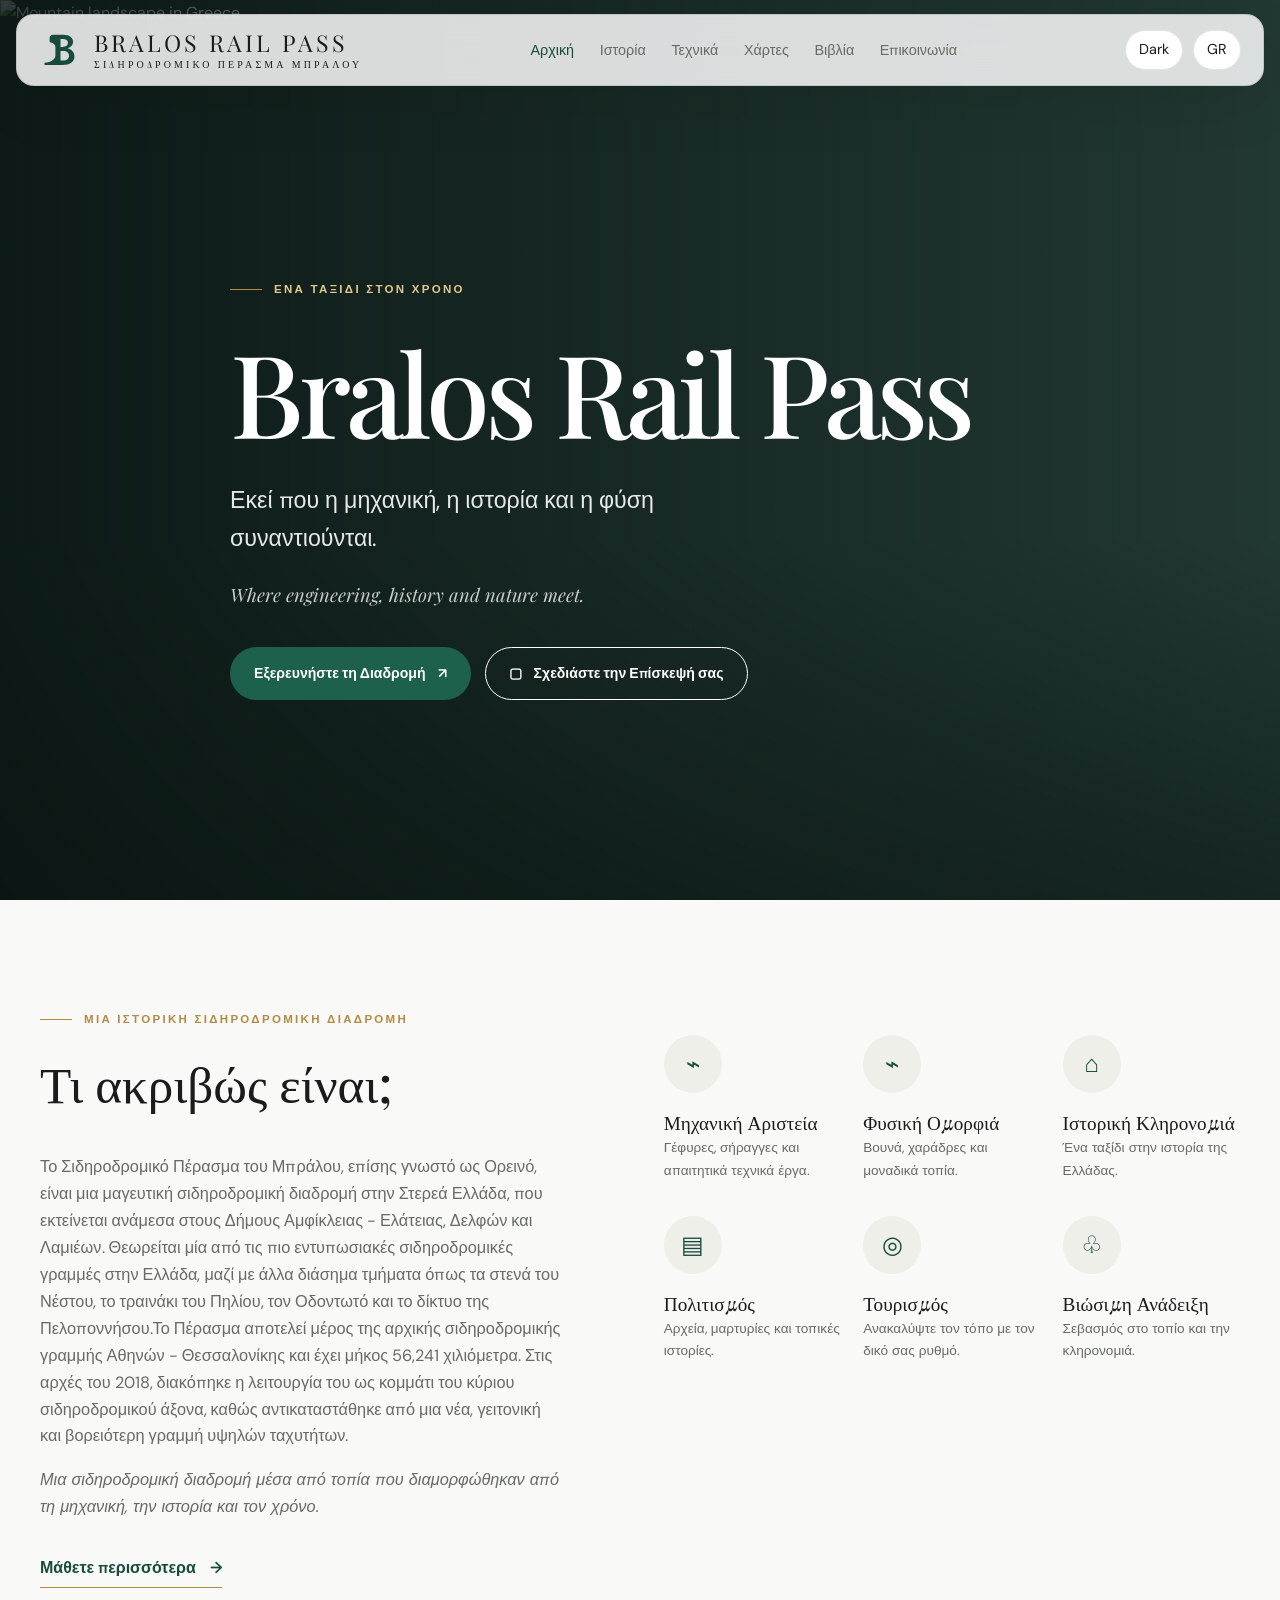
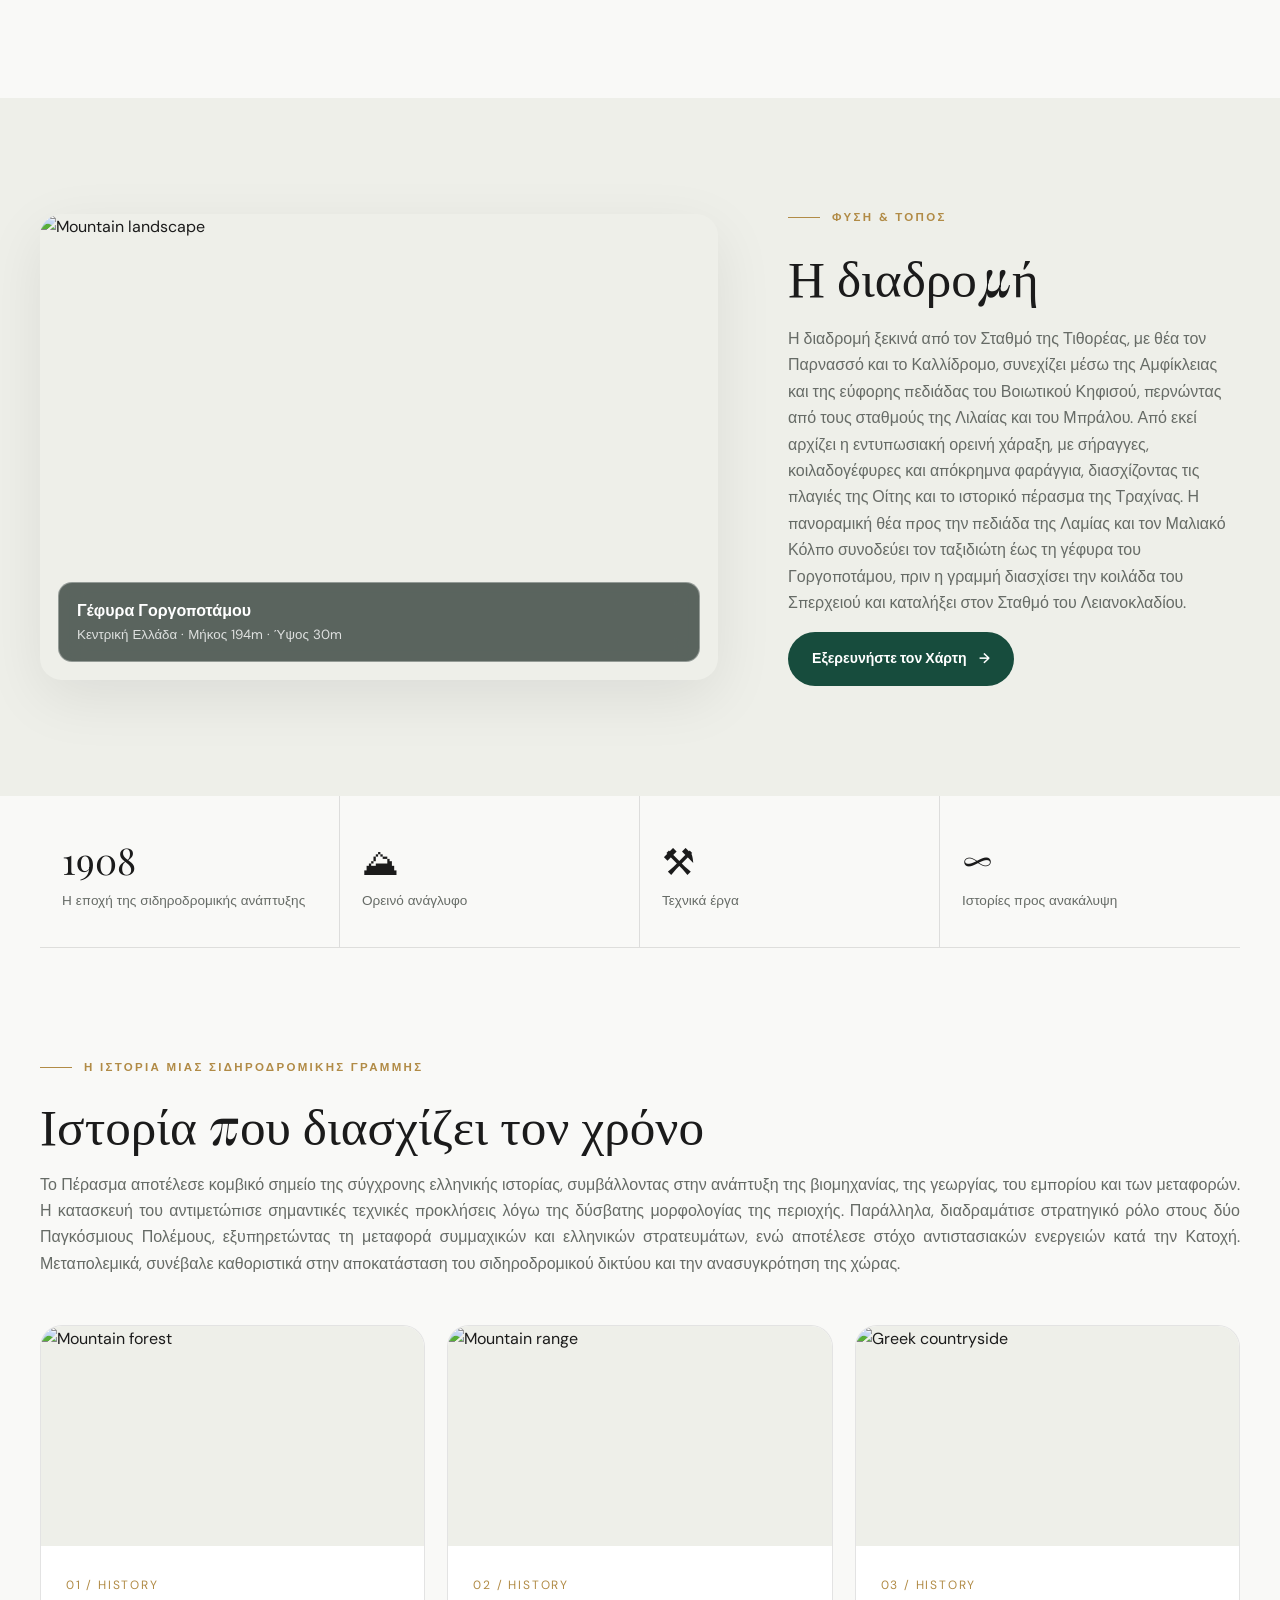
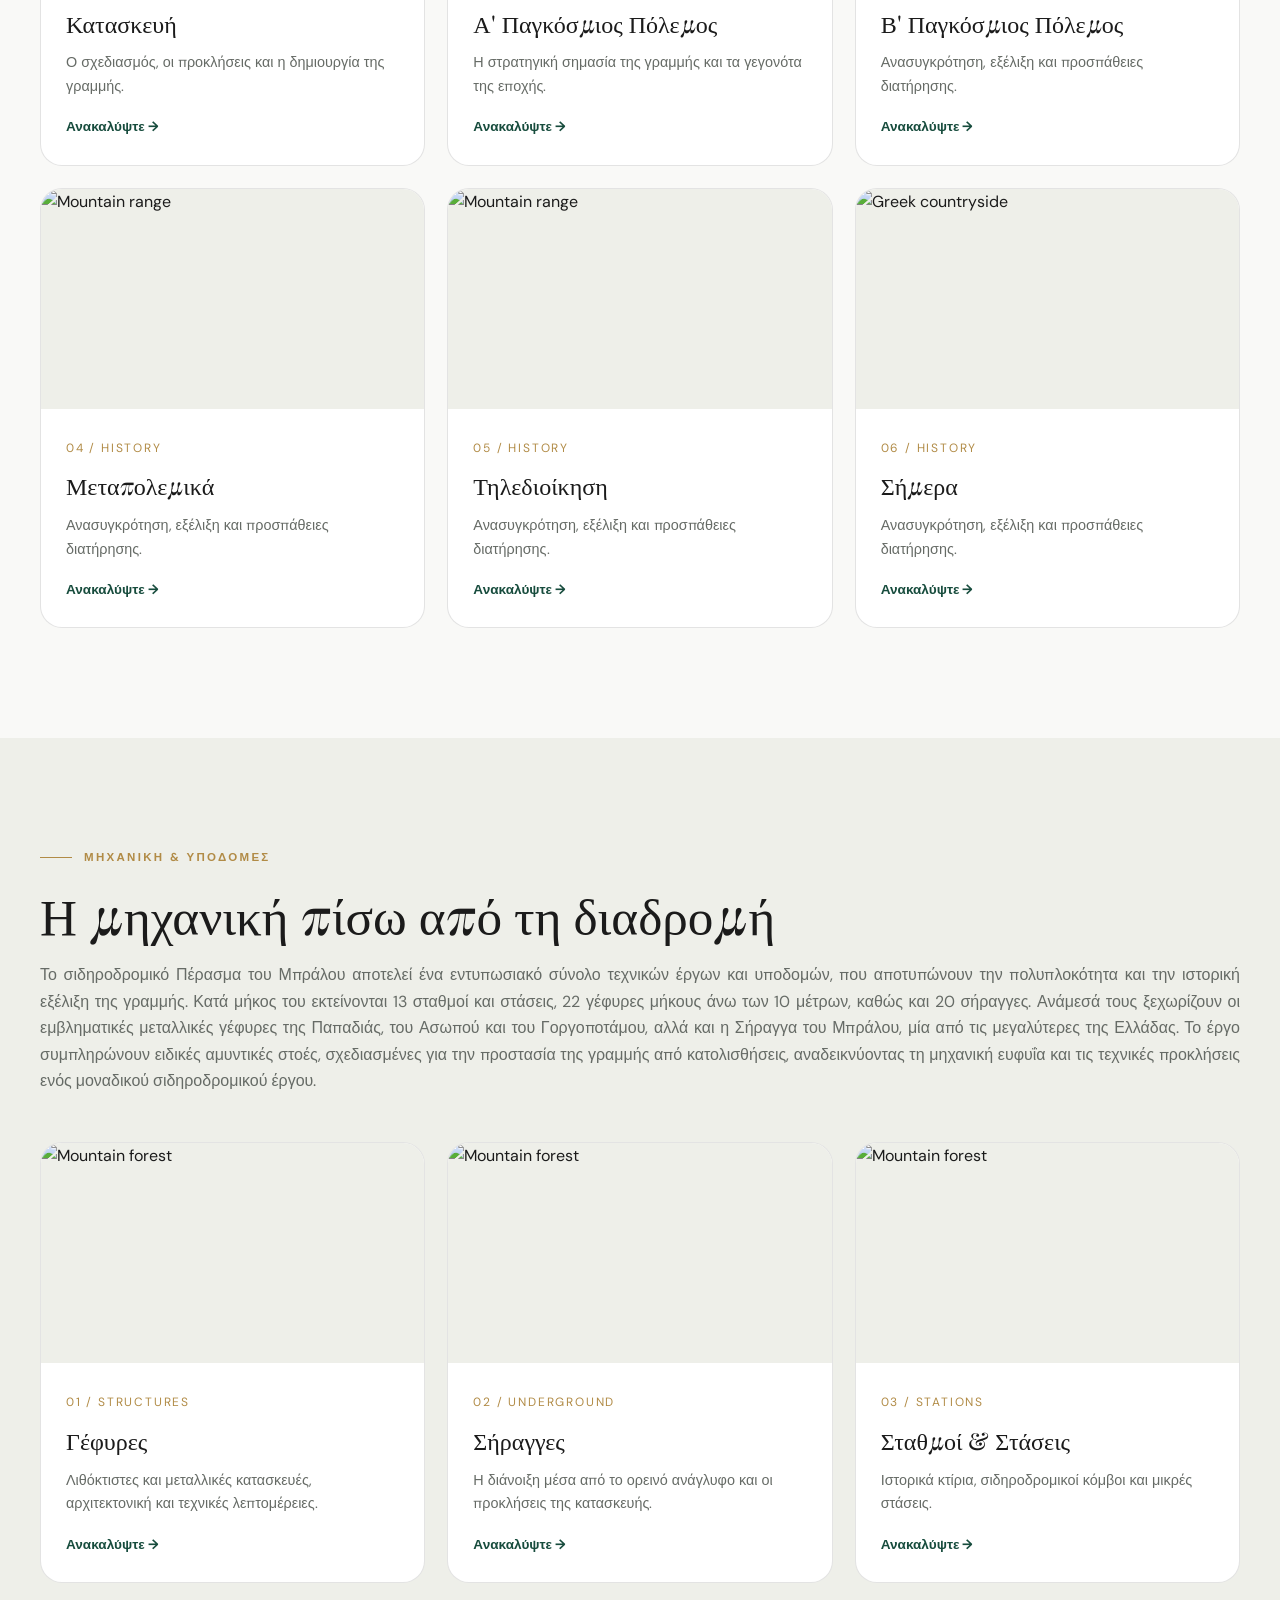
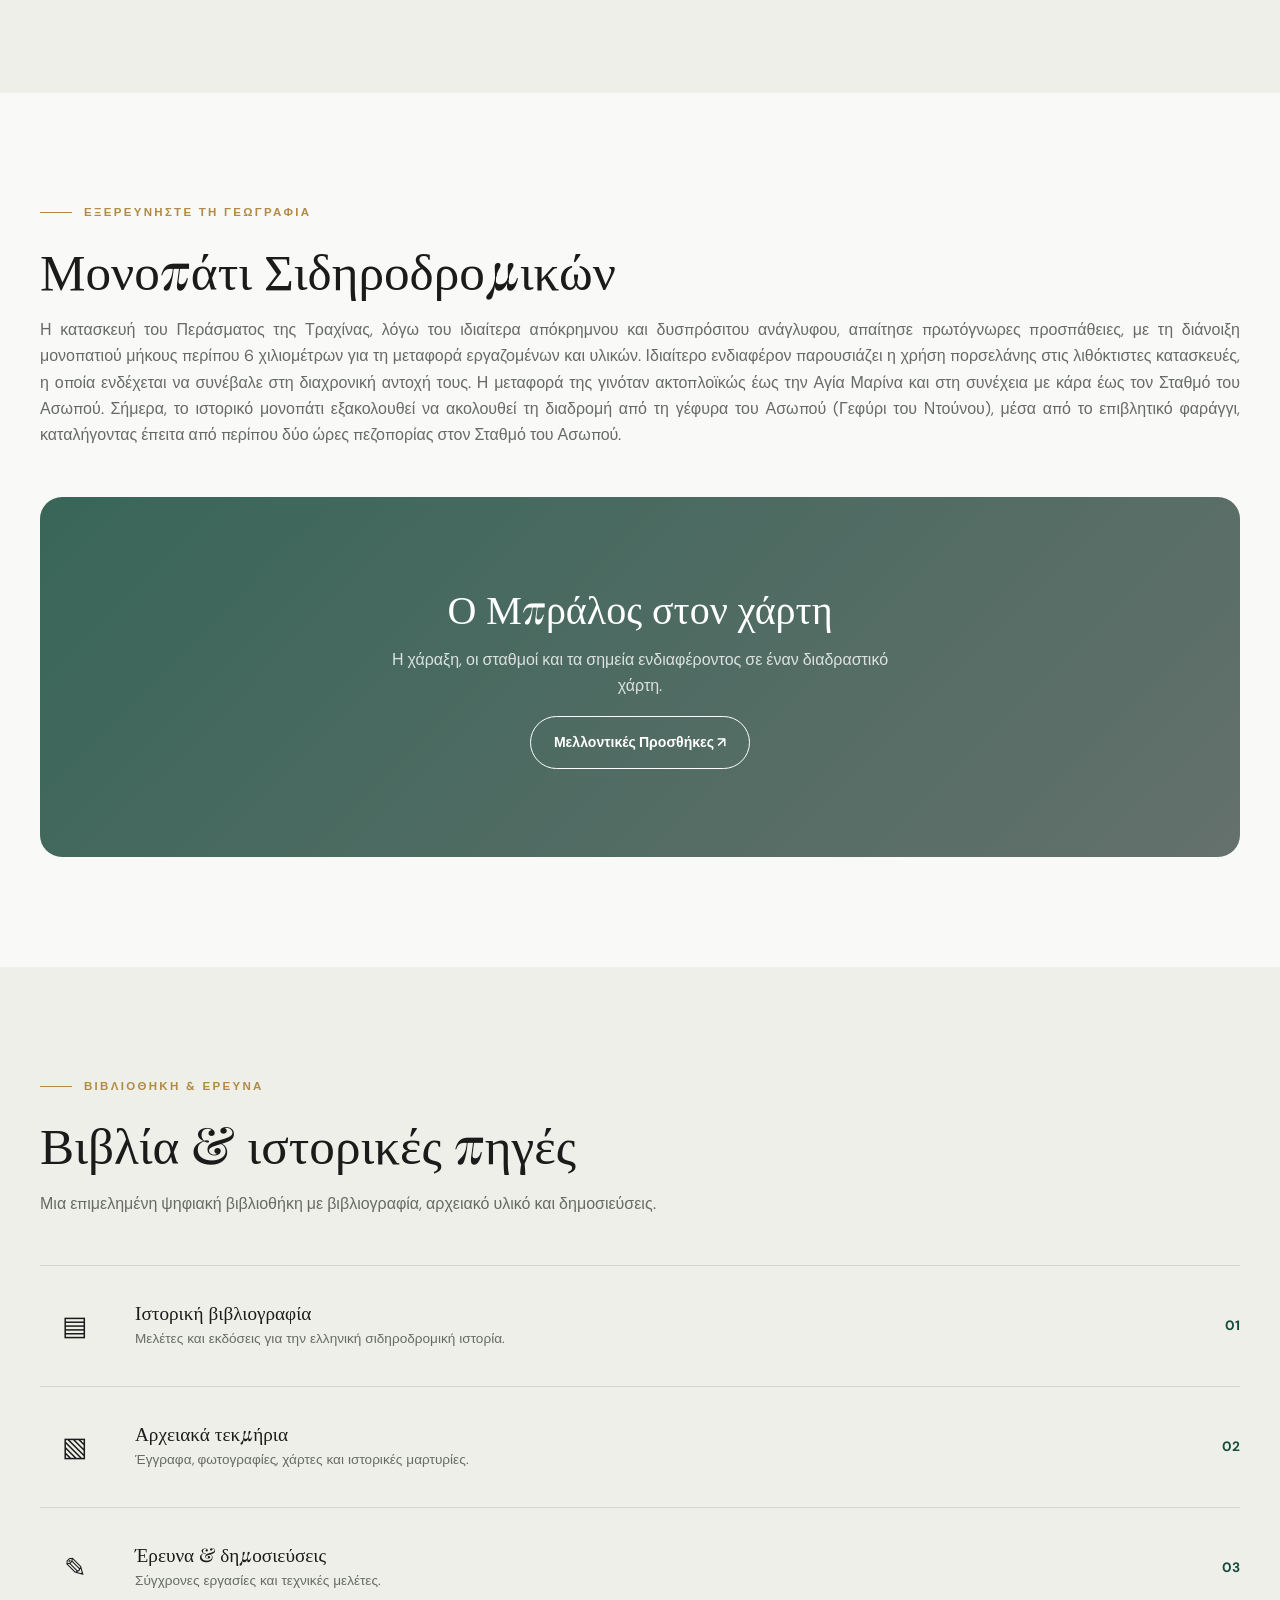
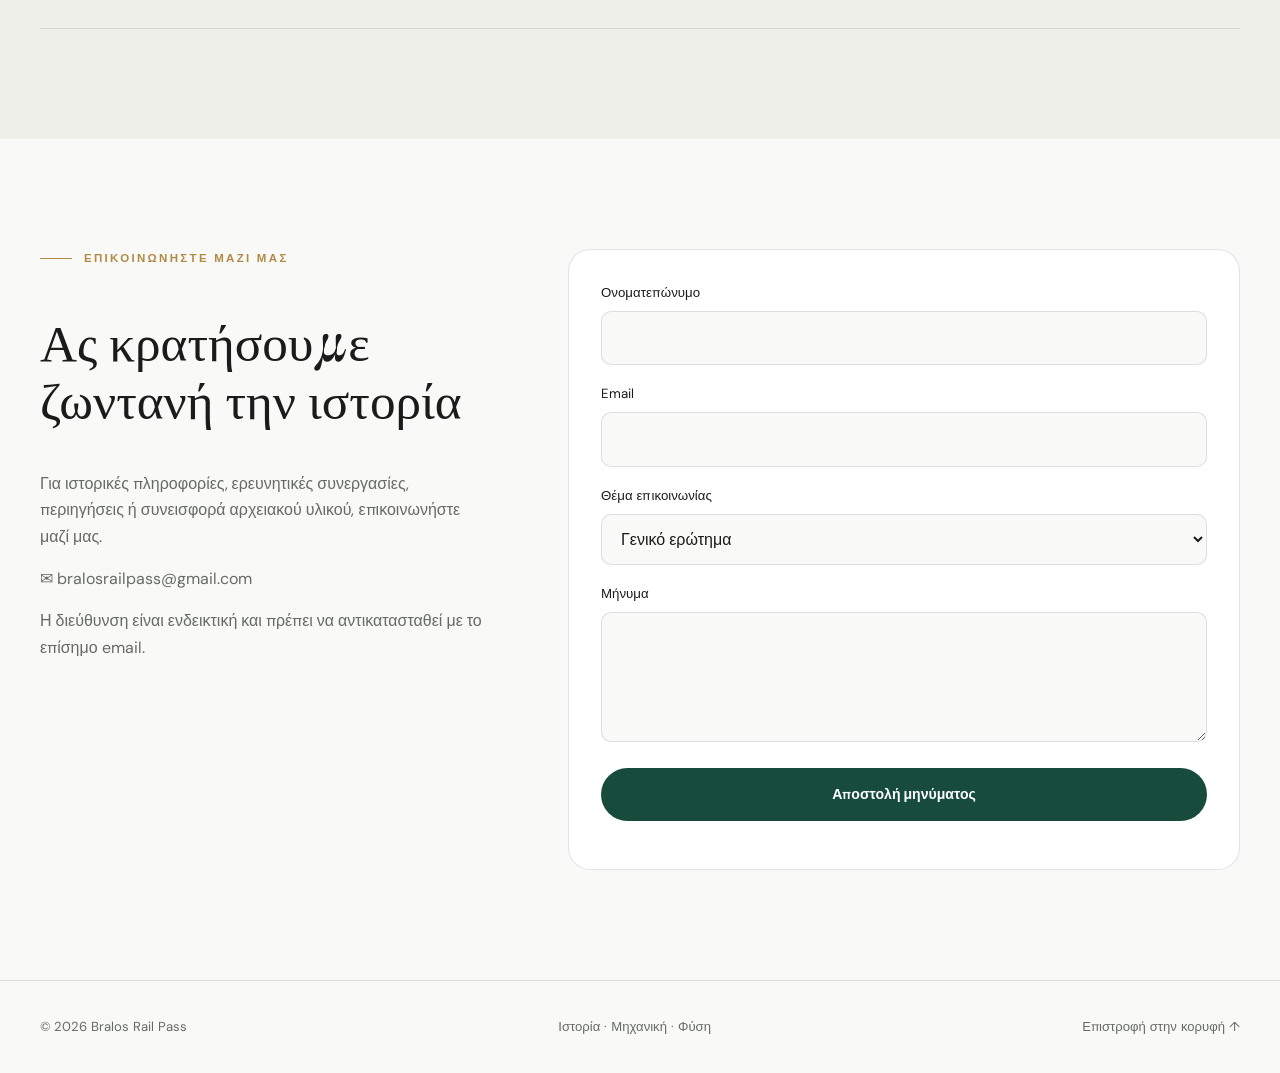
==== index.html @ 2919f779 "Add files via upload" ====
<!DOCTYPE html>
<html lang="el">
<head>
  <meta charset="UTF-8" />
  <meta name="viewport" content="width=device-width, initial-scale=1.0" />

  <title>Bralos Rail Pass | Σιδηροδρομικό Πέρασμα Μπράλου</title>
  <meta name="description"
    content="Discover the history, engineering and landscapes of the Bralos railway route. Ανακαλύψτε την ιστορία, τη μηχανική και τα τοπία του Μπράλου." />
  <meta name="theme-color" content="#f9f9f7" />

  <meta property="og:title" content="Bralos Rail Pass" />
  <meta property="og:description"
    content="Where engineering, history and nature meet." />
  <meta property="og:type" content="website" />

  <link rel="preconnect" href="https://fonts.googleapis.com">
  <link rel="preconnect" href="https://fonts.gstatic.com" crossorigin>
  <link href="https://fonts.googleapis.com/css2?family=DM+Sans:wght@400;500;600;700&family=Playfair+Display:wght@400;500;600;700&display=swap" rel="stylesheet">
  <link rel="stylesheet" href="style.css">

  <link rel="icon" type="image/svg+xml" href="img/favicon.svg">
  <meta name="theme-color" content="#ffffff">

</head>

<body>
  <header class="navbar">
    <a href="index.html" class="brand" aria-label="Bralos Rail Pass — Home">
      <svg class="brand-mark" viewBox="0 0 100 100" fill="none" aria-hidden="true">
        <path fill="currentColor" fill-rule="evenodd" clip-rule="evenodd" d="M 28 5 H 58 C 76 5 87 13 87 26 C 87 35 81 42 71 45 C 83 48 91 57 91 69 C 91 85 78 94 56 94 H 3 V 89 C 3 88 4 87 6 87 C 19 86 35 79 35 66 V 42 C 35 33 28 29 19 27 C 18 26 18 25 18 23 V 15 C 18 9 22 5 28 5 Z M 50 18 V 41 H 57 C 66 41 72 36 72 29 C 72 22 66 18 57 18 H 50 Z M 50 53 V 81 H 58 C 69 81 75 76 75 67 C 75 58 69 53 58 53 H 50 Z" />
      </svg>
      <span class="brand-name">BRALOS RAIL PASS<span class="brand-sub">ΣΙΔΗΡΟΔΡΟΜΙΚΟ ΠΕΡΑΣΜΑ ΜΠΡΑΛΟΥ</span></span>
    </a>

    <nav class="nav-links" id="navLinks">
        <div>
            <a class="t on" href="index.html" data-i18n="navHome" data-el="Αρχική">Αρχική</a>
        </div>
        <div>
            <a class="t" href="history.html" data-i18n="navHistory" data-el="Ιστορία">Ιστορία</a>
            <div class="dd">
                <a href="history.html#/istoria/kataskevii" data-i18n="navConstruction" data-el="Κατασκευή">Κατασκευή</a>
                <a href="history.html#/istoria/a-pagkosmios" data-i18n="navWW1" data-el="Α' Παγκόσμιος Πόλεμος">Α' Παγκόσμιος Πόλεμος</a>
                <a href="history.htm#l/istoria/v-pagkosmios" data-i18n="navWW2" data-el="Β' Παγκόσμιος Πόλεμος">Β' Παγκόσμιος Πόλεμος</a>
                <a href="history.html#/istoria/metapolemika" data-i18n="navPostWar" data-el="Μεταπολεμικά">Μεταπολεμικά</a>
                <a href="history.html#/istoria/tilediikisi" data-i18n="navSignalling" data-el="Μεταπολεμικά">Τηλεδιοίκηση</a>
                <a href="history.html#/istoria/simera" data-i18n="navToday" data-el="Σήμερα">Σήμερα</a>
            </div>
        </div>
        <div>
            <a class="t" href="texnika.html#/texnika/gefyres" data-i18n="navEngineering" data-el="Τεχνικά">Τεχνικά</a>
            <div class="dd">
                <a href="texnika.html#/texnika/gefyres" data-i18n="navBridges" data-el="Γέφυρες">Γέφυρες</a>
                <a href="texnika.html#/texnika/siraggew" data-i18n="navTunnels" data-el="Σήραγγες">Σήραγγες</a>
                <a href="texnika.html#/texnika/stathmoi" data-i18n="navStations" data-el="Σταθμοί - Στάσεις">Σταθμοί - Στάσεις</a>
            </div>
        </div>
        <div>
            <a class="t" href="xartes.html" data-i18n="navMaps" data-el="Χάρτες">Χάρτες</a>
            <div class="dd">
                <a href="xartes.html#/xartes/enas" data-i18n="navMap" data-el="Ενιαίος Χάρτης">Ένας Ενιαίος Χάρτης</a>
                <a href="xartes.html#/xartes/mikotomi" data-i18n="navProfile" data-el="Μελλοντικές Προσθήκες">Μελλοντικές Προσθήκες</a>
            </div>
        </div>
        <div>
            <a class="t" href="#books" data-i18n="navBooks" data-el="Βιβλία">Βιβλία</a>
        </div>
        <div>
            <a class="t" href="#contact" data-i18n="navContact" data-el="Επικοινωνία">Επικοινωνία</a>
        </div>
    </nav>
    <div class="nav-controls">
      <button class="icon-btn" id="themeToggle" aria-label="Toggle light or dark theme">☼ / ☾</button>
      <button class="lang-btn" id="langToggle" aria-label="Change language">EL</button>
      <button class="icon-btn menu-btn" id="menuToggle" aria-label="Open navigation">☰</button>
    </div>
  </header>
<!-- src="https://images.unsplash.com/photo-1473448912268-2022ce9509d8?auto=format&fit=crop&w=2400&q=90" -->
  <main>
    <section class="hero" id="home">
      <img class="hero-image"
        src="img/60450010.JPG"
        alt="Mountain landscape in Greece" />
      <div class="container hero-content">
        <div class="eyebrow" data-i18n="heroEyebrow">A journey through time</div>
        <h1>Bralos Rail Pass</h1>
        <p class="hero-sub" data-i18n="heroSub">Εκεί που η μηχανική, η ιστορία και η φύση συναντιούνται.</p>
        <p class="hero-en" data-i18n="heroEn">Where engineering, history and nature meet.</p>
        <div class="hero-actions">
          <a href="#route" class="btn btn-primary"><span data-i18n="explore">Εξερευνήστε τη Διαδρομή</span> ↗</a>
          <a href="#contact" class="btn btn-outline">▢ <span data-i18n="plan">Σχεδιάστε την Επίσκεψή σας</span></a>
        </div>
      </div>
      <!--<div class="container hero-bottom">
        <span class="scroll-label" data-i18n="scroll">↓ Κύλιση για εξερεύνηση</span>
      </div> -->
    </section>

    <section class="section" id="introduction">
      <div class="container intro-grid">
        <div class="intro-copy reveal">
          <div class="eyebrow" data-i18n="introEyebrow">A historic railway route</div>
          <h2 data-i18n="introTitle">Τι ακριβώς είναι;</h2>
          <p data-i18n="introText">Το Σιδηροδρομικό Πέρασμα του Μπράλου, επίσης γνωστό ως Ορεινό, είναι μια μαγευτική σιδηροδρομική διαδρομή στην Στερεά Ελλάδα, που εκτείνεται ανάμεσα στους Δήμους Αμφίκλειας - Ελάτειας, Δελφών και Λαμιέων. Θεωρείται μία από τις πιο εντυπωσιακές σιδηροδρομικές γραμμές στην Ελλάδα, μαζί με άλλα διάσημα τμήματα όπως τα στενά του Νέστου, το τραινάκι του Πηλίου, τον Οδοντωτό και το δίκτυο της Πελοποννήσου. Το Πέρασμα αποτελεί μέρος της αρχικής σιδηροδρομικής γραμμής Αθηνών - Θεσσαλονίκης και έχει μήκος 56,241 χιλιόμετρα. Στις αρχές του 2018, διακόπηκε η λειτουργία του ως κομμάτι του κύριου σιδηροδρομικού άξονα, καθώς αντικαταστάθηκε από μια νέα, γειτονική και βορειότερη γραμμή υψηλών ταχυτήτων.</p>
          <p><em data-i18n="introEn">A railway journey through landscapes shaped by engineering, history and time.</em></p>
          <a class="text-link" href="#history"><span data-i18n="learn">Μάθετε περισσότερα</span> →</a>
        </div>

        <div class="feature-grid reveal">
          <article class="feature">
            <div class="feature-icon">⌁</div>
            <h3 data-i18n="feat1">Μηχανική Αριστεία</h3>
            <p data-i18n="feat1p">Γέφυρες, σήραγγες και απαιτητικά τεχνικά έργα.</p>
          </article>
          <article class="feature">
            <div class="feature-icon">⌁</div>
            <h3 data-i18n="feat2">Φυσική Ομορφιά</h3>
            <p data-i18n="feat2p">Βουνά, χαράδρες και μοναδικά τοπία.</p>
          </article>
          <article class="feature">
            <div class="feature-icon">⌂</div>
            <h3 data-i18n="feat3">Ιστορική Κληρονομιά</h3>
            <p data-i18n="feat3p">Ένα ταξίδι στην ιστορία της Ελλάδας.</p>
          </article>
          <article class="feature">
            <div class="feature-icon">▤</div>
            <h3 data-i18n="feat4">Πολιτισμός</h3>
            <p data-i18n="feat4p">Αρχεία, μαρτυρίες και τοπικές ιστορίες.</p>
          </article>
          <article class="feature">
            <div class="feature-icon">◎</div>
            <h3 data-i18n="feat5">Τουρισμός</h3>
            <p data-i18n="feat5p">Ανακαλύψτε τον τόπο με τον δικό σας ρυθμό.</p>
          </article>
          <article class="feature">
            <div class="feature-icon">♧</div>
            <h3 data-i18n="feat6">Βιώσιμη Ανάδειξη</h3>
            <p data-i18n="feat6p">Σεβασμός στο τοπίο και την κληρονομιά.</p>
          </article>
        </div>
      </div>
    </section>

    <section class="section route-section" id="route">
      <div class="container route-grid">
        <div class="route-photo reveal">
          <img src="img/BG1.jpg"
               alt="Mountain landscape" loading="lazy">
          <div class="photo-caption">
            <strong data-i18n="routeCaption">Γέφυρα Γοργοποτάμου</strong>
            <small data-i18n="routeCaptionSub">Κεντρική Ελλάδα · Μήκος 194m · Ύψος 30m</small>
          </div>
        </div>
        <div class="route-copy reveal">
          <div class="eyebrow" data-i18n="routeEyebrow">Landscape & place</div>
          <h2 data-i18n="routeTitle">Ένα ταξίδι μέσα από την καρδιά της Ελλάδας</h2>
          <p data-i18n="routeText">Η διαδρομή ξεκινά από τον Σταθμό της Τιθορέας, με θέα τον Παρνασσό και το Καλλίδρομο, συνεχίζει μέσω της Αμφίκλειας και της εύφορης πεδιάδας του Βοιωτικού Κηφισού, περνώντας από τους σταθμούς της Λιλαίας και του Μπράλου. Από εκεί αρχίζει η εντυπωσιακή ορεινή χάραξη, με σήραγγες, κοιλαδογέφυρες και απόκρημνα φαράγγια, διασχίζοντας τις πλαγιές της Οίτης και το ιστορικό πέρασμα της Τραχίνας. Η πανοραμική θέα προς την πεδιάδα της Λαμίας και τον Μαλιακό Κόλπο συνοδεύει τον ταξιδιώτη έως τη γέφυρα του Γοργοποτάμου, πριν η γραμμή διασχίσει την κοιλάδα του Σπερχειού και καταλήξει στον Σταθμό του Λειανοκλαδίου.</p>
          <a href="#maps" class="btn btn-primary"><span data-i18n="exploreMap">Εξερευνήστε τον Χάρτη</span> →</a>
        </div>
      </div>
    </section>

    <section class="container stats" aria-label="Route highlights">
      <div class="stat"><span class="stat-number">1908</span><span class="stat-label" data-i18n="stat1">Η εποχή της σιδηροδρομικής ανάπτυξης</span></div>
      <div class="stat"><span class="stat-number">⛰</span><span class="stat-label" data-i18n="stat2">Ορεινό ανάγλυφο</span></div>
      <div class="stat"><span class="stat-number">⚒</span><span class="stat-label" data-i18n="stat3">Τεχνικά έργα</span></div>
      <div class="stat"><span class="stat-number">∞</span><span class="stat-label" data-i18n="stat4">Ιστορίες προς ανακάλυψη</span></div>
    </section>

    <section class="section" id="history">
      <div class="container">
        <div class="section-heading reveal">
          <div class="eyebrow" data-i18n="historyEyebrow">The story of a railway</div>
          <h2 data-i18n="historyTitle">Ιστορία που διασχίζει τον χρόνο</h2>
          <p data-i18n="historyIntro">Το Πέρασμα αποτέλεσε κομβικό σημείο της σύγχρονης ελληνικής ιστορίας, συμβάλλοντας στην ανάπτυξη της βιομηχανίας, της γεωργίας, του εμπορίου και των μεταφορών. Η κατασκευή του αντιμετώπισε σημαντικές τεχνικές προκλήσεις λόγω της δύσβατης μορφολογίας της περιοχής. Παράλληλα, διαδραμάτισε στρατηγικό ρόλο στους δύο Παγκόσμιους Πολέμους, εξυπηρετώντας τη μεταφορά συμμαχικών και ελληνικών στρατευμάτων, ενώ αποτέλεσε στόχο αντιστασιακών ενεργειών κατά την Κατοχή. Μεταπολεμικά, συνέβαλε καθοριστικά στην αποκατάσταση του σιδηροδρομικού δικτύου και την ανασυγκρότηση της χώρας.</p>
        </div>
        <div class="cards">
          <article class="card reveal">
            <div class="card-image"><img loading="lazy" src="img/const_ele(1).jpg" alt="Mountain forest"></div>
            <div class="card-body"><span class="card-number">01 / HISTORY</span><h3 data-i18n="hist1">Κατασκευή</h3><p data-i18n="hist1p">Ο σχεδιασμός, οι προκλήσεις και η δημιουργία της γραμμής.</p><a class="card-link" href="history.html#/istoria/kataskevii" data-i18n="discover">Ανακαλύψτε</a></div>
          </article>
          <article class="card reveal">
            <div class="card-image"><img loading="lazy" src="img/carte_postale_no_margin.jpg" alt="Mountain range"></div>
            <div class="card-body"><span class="card-number">02 / HISTORY</span><h3 data-i18n="hist2">Α' Παγκόσμιος Πόλεμος</h3><p data-i18n="hist2p">Η στρατηγική σημασία της γραμμής και τα γεγονότα της εποχής.</p><a class="card-link" href="#contact" data-i18n="discover">Ανακαλύψτε →</a></div>
          </article>
          <article class="card reveal">
            <div class="card-image"><img loading="lazy" src="img/GOG1942.jpg" alt="Greek countryside"></div>
            <div class="card-body"><span class="card-number">03 / HISTORY</span><h3 data-i18n="hist3">Β' Παγκόσμιος Πόλεμος</h3><p data-i18n="hist3p">Ανασυγκρότηση, εξέλιξη και προσπάθειες διατήρησης.</p><a class="card-link" href="#contact" data-i18n="discover">Ανακαλύψτε →</a></div>
          </article>
          <article class="card reveal">
            <div class="card-image"><img loading="lazy" src="img/afterwar_mandritsa2.png" alt="Mountain range"></div>
            <div class="card-body"><span class="card-number">04 / HISTORY</span><h3 data-i18n="hist4">Μεταπολεμικά</h3><p data-i18n="hist4p">Η στρατηγική σημασία της γραμμής και τα γεγονότα της εποχής.</p><a class="card-link" href="#contact" data-i18n="discover">Ανακαλύψτε →</a></div>
          </article>
          <article class="card reveal">
            <div class="card-image"><img loading="lazy" src="img/Bralos_Signalling2.jpg" alt="Mountain range"></div>
            <div class="card-body"><span class="card-number">05 / HISTORY</span><h3 data-i18n="hist5">Τηλεδιοίκηση</h3><p data-i18n="hist5p">Η στρατηγική σημασία της γραμμής και τα γεγονότα της εποχής.</p><a class="card-link" href="#contact" data-i18n="discover">Ανακαλύψτε →</a></div>
          </article>
          <article class="card reveal">
            <div class="card-image"><img loading="lazy" src="img/papadia_kakavas (2).jpg" alt="Greek countryside"></div>
            <div class="card-body"><span class="card-number">06 / HISTORY</span><h3 data-i18n="hist6">Σήμερα</h3><p data-i18n="hist6p">Ανασυγκρότηση, εξέλιξη και προσπάθειες διατήρησης.</p><a class="card-link" href="#contact" data-i18n="discover">Ανακαλύψτε →</a></div>
          </article>
        </div>
      </div>
    </section>

    <section class="section route-section" id="engineering">
      <div class="container">
        <div class="section-heading reveal">
          <div class="eyebrow" data-i18n="engEyebrow">Engineering & infrastructure</div>
          <h2 data-i18n="engTitle">Η μηχανική πίσω από τη διαδρομή</h2>
          <p data-i18n="engIntro">Εξερευνήστε τα τεχνικά έργα και την υποδομή που διαμόρφωσαν τη σιδηροδρομική διέλευση.</p>
        </div>
        <div class="cards">
          <article class="card reveal">
            <div class="card-image"><img loading="lazy" src="img/const_papadia(1).jpg" alt="Mountain forest"></div>
            <div class="card-body"><span class="card-number">01 / STRUCTURES</span>
              <h3 data-i18n="eng1">Γέφυρες</h3>
              <p data-i18n="eng1p">Λιθόκτιστες και μεταλλικές κατασκευές, αρχιτεκτονική και τεχνικές λεπτομέρειες.</p>
              <a href="#contact" class="card-link" data-i18n="discover">Ανακαλύψτε →</a>
            </div>
          </article>
          <article class="card reveal">
            <div class="card-image"><img loading="lazy" src="img/TBR_entry2.1.jpg" alt="Mountain forest"></div>
            <div class="card-body">
              <span class="card-number">02 / UNDERGROUND</span>
              <h3 data-i18n="eng2">Σήραγγες</h3>
              <p data-i18n="eng2p">Η διάνοιξη μέσα από το ορεινό ανάγλυφο και οι προκλήσεις της κατασκευής.</p>
              <a href="#contact" class="card-link" data-i18n="discover">Ανακαλύψτε →</a>
            </div>
          </article>
          <article class="card reveal">
            <div class="card-image"><img loading="lazy" src="img/ww1_bralos(1).jpg" alt="Mountain forest"></div>
            <div class="card-body">
              <span class="card-number">03 / STATIONS</span>
              <h3 data-i18n="eng3">Σταθμοί & Στάσεις</h3>
              <p data-i18n="eng3p">Ιστορικά κτίρια, σιδηροδρομικοί κόμβοι και μικρές στάσεις.</p>
              <a href="#contact" class="card-link" data-i18n="discover">Ανακαλύψτε →</a>
            </div>
          </article>
        </div>
      </div>
    </section>

    <section class="section" id="maps">
      <div class="container">
        <div class="section-heading reveal">
          <div class="eyebrow" data-i18n="mapsEyebrow">Explore the geography</div>
          <h2 data-i18n="mapsTitle">Χάρτες & διαδρομές</h2>
          <p data-i18n="mapsIntro">Ένας ενιαίος ψηφιακός χάρτης θα συγκεντρώνει τη διαδρομή, τα σημεία ενδιαφέροντος και το υψομετρικό προφίλ.</p>
        </div>
        <div class="map-panel reveal">
          <div>
            <h3 data-i18n="mapPanelTitle">Ο Μπράλος στον χάρτη</h3>
            <p data-i18n="mapPanelText">Ο διαδραστικός χάρτης και οι ιστορικές παραλλαγές της διαδρομής θα προστεθούν σε επόμενη έκδοση.</p>
            <a href="#contact" class="btn btn-outline" data-i18n="future">Μελλοντικές Προσθήκες ↗</a>
          </div>
        </div>
      </div>
    </section>

    <section class="section route-section" id="books">
      <div class="container">
        <div class="section-heading reveal">
          <div class="eyebrow" data-i18n="booksEyebrow">Library & research</div>
          <h2 data-i18n="booksTitle">Βιβλία & ιστορικές πηγές</h2>
          <p data-i18n="booksIntro">Μια επιμελημένη ψηφιακή βιβλιοθήκη με βιβλιογραφία, αρχειακό υλικό και δημοσιεύσεις.</p>
        </div>
        <div class="book-list reveal">
          <div class="book"><div class="book-icon">▤</div><div><h3 data-i18n="book1">Ιστορική βιβλιογραφία</h3><p data-i18n="book1p">Μελέτες και εκδόσεις για την ελληνική σιδηροδρομική ιστορία.</p></div><span class="card-link">01</span></div>
          <div class="book"><div class="book-icon">▧</div><div><h3 data-i18n="book2">Αρχειακά τεκμήρια</h3><p data-i18n="book2p">Έγγραφα, φωτογραφίες, χάρτες και ιστορικές μαρτυρίες.</p></div><span class="card-link">02</span></div>
          <div class="book"><div class="book-icon">✎</div><div><h3 data-i18n="book3">Έρευνα & δημοσιεύσεις</h3><p data-i18n="book3p">Σύγχρονες εργασίες και τεχνικές μελέτες.</p></div><span class="card-link">03</span></div>
        </div>
      </div>
    </section>

    <section class="section" id="contact">
      <div class="container contact-grid">
        <div class="reveal">
          <div class="eyebrow" data-i18n="contactEyebrow">Get in touch</div>
          <h2 data-i18n="contactTitle">Ας κρατήσουμε ζωντανή την ιστορία</h2>
          <p data-i18n="contactText">Για ιστορικές πληροφορίες, ερευνητικές συνεργασίες, περιηγήσεις ή συνεισφορά αρχειακού υλικού, επικοινωνήστε μαζί μας.</p>
          <p>✉ <a href="mailto:info@bralosrailpass.gr">bralosrailpass@gmail.com</a></p>
          <p data-i18n="contactNote">Η διεύθυνση είναι ενδεικτική και πρέπει να αντικατασταθεί με το επίσημο email.</p>
        </div>

        <form class="contact-form reveal" id="contactForm">
          <div class="field"><label for="name" data-i18n="nameLabel">Ονοματεπώνυμο</label><input id="name" name="name" required autocomplete="name"></div>
          <div class="field"><label for="email" data-i18n="emailLabel">Email</label><input id="email" name="email" type="email" required autocomplete="email"></div>
          <div class="field"><label for="topic" data-i18n="topicLabel">Θέμα επικοινωνίας</label>
            <select id="topic" name="topic">
              <option value="general" data-i18n="topic1">Γενικό ερώτημα</option>
              <option value="research" data-i18n="topic2">Ιστορική έρευνα</option>
              <option value="visit" data-i18n="topic3">Επίσκεψη / περιήγηση</option>
              <option value="archive" data-i18n="topic4">Αρχειακό υλικό</option>
            </select>
          </div>
          <div class="field"><label for="message" data-i18n="messageLabel">Μήνυμα</label><textarea id="message" name="message" required></textarea></div>
          <button class="btn btn-primary" type="submit" data-i18n="send">Αποστολή μηνύματος</button>
          <p id="formMessage" role="status" aria-live="polite"></p>
        </form>
      </div>
    </section>
  </main>

  <footer>
    <div class="container footer-inner">
      <span>© <span id="year"></span> Bralos Rail Pass</span>
      <span data-i18n="footerText">Ιστορία · Μηχανική · Φύση</span>
      <a href="#home" data-i18n="backTop">Επιστροφή στην κορυφή ↑</a>
    </div>
  </footer>

  <script>
    const translations = {
      el: {
        navHome:"Αρχική", navHistory:"Ιστορία", 
        navConstruction:"Κατασκευή", navWW1:"Α' Παγκόσμιος Πόλεμος", navWW2:"Β' Παγκόσμιος Πόλεμος", navPostWar:"Μεταπολεμικά", navSignalling:"Τηλεδιοίκηση", navToday:"Σήμερα",
        navEngineering:"Τεχνικά", navBridges:"Γέφυρες", navTunnels:"Σήραγγες", navStations:"Σταθμοί-Στάσεις",
        navMaps:"Χάρτες", navMap:"Ενιαίος Χάρτης", navProfile:"Μηκοτομή",
        navBooks:"Βιβλία", navContact:"Επικοινωνία",
        heroEyebrow:"Ένα ταξίδι στον χρόνο",
        heroSub:"Εκεί που η μηχανική, η ιστορία και η φύση συναντιούνται.",
        heroEn:"Where engineering, history and nature meet.",
        explore:"Εξερευνήστε τη Διαδρομή", plan:"Σχεδιάστε την Επίσκεψή σας",
        scroll:"↓ Κύλιση για εξερεύνηση",
        introEyebrow:"Μια ιστορική σιδηροδρομική διαδρομή",
        introTitle:"Τι ακριβώς είναι;",
        introText:"Το Σιδηροδρομικό Πέρασμα του Μπράλου, επίσης γνωστό ως Ορεινό, είναι μια μαγευτική σιδηροδρομική διαδρομή στην Στερεά Ελλάδα, που εκτείνεται ανάμεσα στους Δήμους Αμφίκλειας - Ελάτειας, Δελφών και Λαμιέων. Θεωρείται μία από τις πιο εντυπωσιακές σιδηροδρομικές γραμμές στην Ελλάδα, μαζί με άλλα διάσημα τμήματα όπως τα στενά του Νέστου, το τραινάκι του Πηλίου, τον Οδοντωτό και το δίκτυο της Πελοποννήσου.Το Πέρασμα αποτελεί μέρος της αρχικής σιδηροδρομικής γραμμής Αθηνών - Θεσσαλονίκης και έχει μήκος 56,241 χιλιόμετρα. Στις αρχές του 2018, διακόπηκε η λειτουργία του ως κομμάτι του κύριου σιδηροδρομικού άξονα, καθώς αντικαταστάθηκε από μια νέα, γειτονική και βορειότερη γραμμή υψηλών ταχυτήτων.",
        introEn:"Μια σιδηροδρομική διαδρομή μέσα από τοπία που διαμορφώθηκαν από τη μηχανική, την ιστορία και τον χρόνο.",
        learn:"Μάθετε περισσότερα",
        feat1:"Μηχανική Αριστεία",feat1p:"Γέφυρες, σήραγγες και απαιτητικά τεχνικά έργα.",
        feat2:"Φυσική Ομορφιά",feat2p:"Βουνά, χαράδρες και μοναδικά τοπία.",
        feat3:"Ιστορική Κληρονομιά",feat3p:"Ένα ταξίδι στην ιστορία της Ελλάδας.",
        feat4:"Πολιτισμός",feat4p:"Αρχεία, μαρτυρίες και τοπικές ιστορίες.",
        feat5:"Τουρισμός",feat5p:"Ανακαλύψτε τον τόπο με τον δικό σας ρυθμό.",
        feat6:"Βιώσιμη Ανάδειξη",feat6p:"Σεβασμός στο τοπίο και την κληρονομιά.",
        routeCaption:"Γέφυρα Γοργοποτάμου",routeCaptionSub:"Κεντρική Ελλάδα · Μήκος 194m · Ύψος 30m",
        routeEyebrow:"Φύση & τόπος",routeTitle:"Η διαδρομή",
        routeText:"Η διαδρομή ξεκινά από τον Σταθμό της Τιθορέας, με θέα τον Παρνασσό και το Καλλίδρομο, συνεχίζει μέσω της Αμφίκλειας και της εύφορης πεδιάδας του Βοιωτικού Κηφισού, περνώντας από τους σταθμούς της Λιλαίας και του Μπράλου. Από εκεί αρχίζει η εντυπωσιακή ορεινή χάραξη, με σήραγγες, κοιλαδογέφυρες και απόκρημνα φαράγγια, διασχίζοντας τις πλαγιές της Οίτης και το ιστορικό πέρασμα της Τραχίνας. Η πανοραμική θέα προς την πεδιάδα της Λαμίας και τον Μαλιακό Κόλπο συνοδεύει τον ταξιδιώτη έως τη γέφυρα του Γοργοποτάμου, πριν η γραμμή διασχίσει την κοιλάδα του Σπερχειού και καταλήξει στον Σταθμό του Λειανοκλαδίου.",
        exploreMap:"Εξερευνήστε τον Χάρτη",
        stat1:"Η εποχή της σιδηροδρομικής ανάπτυξης",stat2:"Ορεινό ανάγλυφο",stat3:"Τεχνικά έργα",stat4:"Ιστορίες προς ανακάλυψη",
        historyEyebrow:"Η ιστορία μιας σιδηροδρομικής γραμμής",
        historyTitle:"Ιστορία που διασχίζει τον χρόνο",
        historyIntro:"Το Πέρασμα αποτέλεσε κομβικό σημείο της σύγχρονης ελληνικής ιστορίας, συμβάλλοντας στην ανάπτυξη της βιομηχανίας, της γεωργίας, του εμπορίου και των μεταφορών. Η κατασκευή του αντιμετώπισε σημαντικές τεχνικές προκλήσεις λόγω της δύσβατης μορφολογίας της περιοχής. Παράλληλα, διαδραμάτισε στρατηγικό ρόλο στους δύο Παγκόσμιους Πολέμους, εξυπηρετώντας τη μεταφορά συμμαχικών και ελληνικών στρατευμάτων, ενώ αποτέλεσε στόχο αντιστασιακών ενεργειών κατά την Κατοχή. Μεταπολεμικά, συνέβαλε καθοριστικά στην αποκατάσταση του σιδηροδρομικού δικτύου και την ανασυγκρότηση της χώρας.",
        hist1:"Κατασκευή",hist1p:"Ο σχεδιασμός, οι προκλήσεις και η δημιουργία της γραμμής.",
        hist2:"Α' Παγκόσμιος Πόλεμος",hist2p:"Η στρατηγική σημασία της γραμμής και τα γεγονότα της εποχής.",
        hist3:"Β' Παγκόσμιος Πόλεμος",hist3p:"Ανασυγκρότηση, εξέλιξη και προσπάθειες διατήρησης.",
        hist4:"Μεταπολεμικά",hist4p:"Ανασυγκρότηση, εξέλιξη και προσπάθειες διατήρησης.",
        hist5:"Τηλεδιοίκηση",hist5p:"Ανασυγκρότηση, εξέλιξη και προσπάθειες διατήρησης.",
        hist6:"Σήμερα",hist6p:"Ανασυγκρότηση, εξέλιξη και προσπάθειες διατήρησης.",
        discover:"Ανακαλύψτε →",
        engEyebrow:"Μηχανική & υποδομές",engTitle:"Η μηχανική πίσω από τη διαδρομή",
        engIntro:"Το σιδηροδρομικό Πέρασμα του Μπράλου αποτελεί ένα εντυπωσιακό σύνολο τεχνικών έργων και υποδομών, που αποτυπώνουν την πολυπλοκότητα και την ιστορική εξέλιξη της γραμμής. Κατά μήκος του εκτείνονται 13 σταθμοί και στάσεις, 22 γέφυρες μήκους άνω των 10 μέτρων, καθώς και 20 σήραγγες. Ανάμεσά τους ξεχωρίζουν οι εμβληματικές μεταλλικές γέφυρες της Παπαδιάς, του Ασωπού και του Γοργοποτάμου, αλλά και η Σήραγγα του Μπράλου, μία από τις μεγαλύτερες της Ελλάδας. Το έργο συμπληρώνουν ειδικές αμυντικές στοές, σχεδιασμένες για την προστασία της γραμμής από κατολισθήσεις, αναδεικνύοντας τη μηχανική ευφυΐα και τις τεχνικές προκλήσεις ενός μοναδικού σιδηροδρομικού έργου.",
        eng1:"Γέφυρες",eng1p:"Λιθόκτιστες και μεταλλικές κατασκευές, αρχιτεκτονική και τεχνικές λεπτομέρειες.",
        eng2:"Σήραγγες",eng2p:"Η διάνοιξη μέσα από το ορεινό ανάγλυφο και οι προκλήσεις της κατασκευής.",
        eng3:"Σταθμοί & Στάσεις",eng3p:"Ιστορικά κτίρια, σιδηροδρομικοί κόμβοι και μικρές στάσεις.",
        mapsEyebrow:"Εξερευνήστε τη γεωγραφία",mapsTitle:"Μονοπάτι Σιδηροδρομικών",
        mapsIntro:"Η κατασκευή του Περάσματος της Τραχίνας, λόγω του ιδιαίτερα απόκρημνου και δυσπρόσιτου ανάγλυφου, απαίτησε πρωτόγνωρες προσπάθειες, με τη διάνοιξη μονοπατιού μήκους περίπου 6 χιλιομέτρων για τη μεταφορά εργαζομένων και υλικών. Ιδιαίτερο ενδιαφέρον παρουσιάζει η χρήση πορσελάνης στις λιθόκτιστες κατασκευές, η οποία ενδέχεται να συνέβαλε στη διαχρονική αντοχή τους. Η μεταφορά της γινόταν ακτοπλοϊκώς έως την Αγία Μαρίνα και στη συνέχεια με κάρα έως τον Σταθμό του Ασωπού. Σήμερα, το ιστορικό μονοπάτι εξακολουθεί να ακολουθεί τη διαδρομή από τη γέφυρα του Ασωπού (Γεφύρι του Ντούνου), μέσα από το επιβλητικό φαράγγι, καταλήγοντας έπειτα από περίπου δύο ώρες πεζοπορίας στον Σταθμό του Ασωπού.",
        mapPanelTitle:"Ο Μπράλος στον χάρτη",mapPanelText:"Η χάραξη, οι σταθμοί και τα σημεία ενδιαφέροντος σε έναν διαδραστικό χάρτη.",
        future:"Μελλοντικές Προσθήκες ↗",
        booksEyebrow:"Βιβλιοθήκη & έρευνα",booksTitle:"Βιβλία & ιστορικές πηγές",
        booksIntro:"Μια επιμελημένη ψηφιακή βιβλιοθήκη με βιβλιογραφία, αρχειακό υλικό και δημοσιεύσεις.",
        book1:"Ιστορική βιβλιογραφία",book1p:"Μελέτες και εκδόσεις για την ελληνική σιδηροδρομική ιστορία.",
        book2:"Αρχειακά τεκμήρια",book2p:"Έγγραφα, φωτογραφίες, χάρτες και ιστορικές μαρτυρίες.",
        book3:"Έρευνα & δημοσιεύσεις",book3p:"Σύγχρονες εργασίες και τεχνικές μελέτες.",
        contactEyebrow:"Επικοινωνήστε μαζί μας",contactTitle:"Ας κρατήσουμε ζωντανή την ιστορία",
        contactText:"Για ιστορικές πληροφορίες, ερευνητικές συνεργασίες, περιηγήσεις ή συνεισφορά αρχειακού υλικού, επικοινωνήστε μαζί μας.",
        contactNote:"Η διεύθυνση είναι ενδεικτική και πρέπει να αντικατασταθεί με το επίσημο email.",
        nameLabel:"Ονοματεπώνυμο",emailLabel:"Email",topicLabel:"Θέμα επικοινωνίας",
        topic1:"Γενικό ερώτημα",topic2:"Ιστορική έρευνα",topic3:"Επίσκεψη / περιήγηση",topic4:"Αρχειακό υλικό",
        messageLabel:"Μήνυμα",send:"Αποστολή μηνύματος",
        footerText:"Ιστορία · Μηχανική · Φύση",backTop:"Επιστροφή στην κορυφή ↑",
        formDemo:"Η φόρμα λειτουργεί ως demo. Για αποστολή μηνυμάτων απαιτείται σύνδεση με backend."
      },
      en: {
        navHome:"Home",
        navHistory:"History", navConstruction:"Construction", navWW1:"World War I", navWW2:"World War II", navPostWar:"Post-War", navSignalling:"Signalling", navToday:"Today",
        navEngineering:"Engineering", navBridges:"Bridges", navTunnels:"Tunnels", navStations:"Stations & Stops",
        navMaps:"Maps", navMap:"Unified Maps", navProfile:"Longitudinal Profile",
        navBooks:"Books",navContact:"Contact",
        heroEyebrow:"A journey through time",
        heroSub:"Where engineering, history and nature meet.",
        heroEn:"Where engineering, history and nature meet.",
        explore:"Explore the Route",plan:"Plan Your Visit",scroll:"↓ Scroll to explore",
        introEyebrow:"A historic railway route",
        introTitle:"A landmark of Greek railway heritage",
        introText:"The Bralos railway pass connects engineering with the mountainous landscape of Roumeli. A route inviting visitors to discover the relationship between people, technology and nature.",
        introEn:"A railway journey through landscapes shaped by engineering, history and time.",
        learn:"Discover more",
        feat1:"Engineering Excellence",feat1p:"Bridges, tunnels and demanding infrastructure.",
        feat2:"Natural Beauty",feat2p:"Mountains, gorges and remarkable landscapes.",
        feat3:"Historic Heritage",feat3p:"A journey through Greek history.",
        feat4:"Culture",feat4p:"Archives, testimonies and local stories.",
        feat5:"Tourism",feat5p:"Discover the region at your own pace.",
        feat6:"Sustainable Heritage",feat6p:"Respect for the landscape and its legacy.",
        routeCaption:"The Bralos landscape",routeCaptionSub:"Central Greece · Railway heritage",
        routeEyebrow:"Landscape & place",routeTitle:"A journey through the heart of Greece",
        routeText:"Discover mountain passes, engineering works and places with a distinctive historical identity. Every stop along the route tells a different story.",
        exploreMap:"Explore the Map",
        stat1:"The era of railway expansion",stat2:"Mountain terrain",stat3:"Engineering works",stat4:"Stories to discover",
        historyEyebrow:"The story of a railway",historyTitle:"A history that crosses time",
        historyIntro:"From construction and wartime history to post-war reconstruction and today's heritage.",
        hist1:"Construction",hist1p:"The design, challenges and creation of the line.",
        hist2:"The World Wars",hist2p:"The line's strategic significance and the events of its time.",
        hist3:"Post-war & Today",hist3p:"Reconstruction, evolution and preservation efforts.",
        discover:"Discover →",
        engEyebrow:"Engineering & infrastructure",engTitle:"The engineering behind the route",
        engIntro:"Explore the structures and infrastructure that shaped the railway passage.",
        eng1:"Bridges",eng1p:"Stone and steel structures, architecture and engineering details.",
        eng2:"Tunnels",eng2p:"Carving through mountainous terrain and the challenges of construction.",
        eng3:"Stations & Stops",eng3p:"Historic buildings, railway hubs and small halts.",
        mapsEyebrow:"Explore the geography",mapsTitle:"Maps & routes",
        mapsIntro:"A unified digital map will bring together the route, points of interest and elevation profile.",
        mapPanelTitle:"Bralos on the map",mapPanelText:"An interactive map and historical route variants will be added in a future release.",
        future:"Future Additions ↗",
        booksEyebrow:"Library & research",booksTitle:"Books & historical sources",
        booksIntro:"A curated digital library of bibliography, archival material and publications.",
        book1:"Historical bibliography",book1p:"Studies and publications on Greek railway history.",
        book2:"Archival documents",book2p:"Documents, photographs, maps and historical accounts.",
        book3:"Research & publications",book3p:"Contemporary research and engineering studies.",
        contactEyebrow:"Get in touch",contactTitle:"Help keep the story alive",
        contactText:"For historical information, research collaborations, guided visits or archival contributions, get in touch.",
        contactNote:"This email address is a placeholder and should be replaced with the official address.",
        nameLabel:"Full name",emailLabel:"Email",topicLabel:"Subject",
        topic1:"General enquiry",topic2:"Historical research",topic3:"Visit / guided tour",topic4:"Archival material",
        messageLabel:"Message",send:"Send message",
        footerText:"History · Engineering · Nature",backTop:"Back to top ↑",
        formDemo:"This is a demo form. Connecting a backend is required to send messages."
      }
    };

    let language = localStorage.getItem("bralos-language") || "el";
    let theme = localStorage.getItem("bralos-theme") || "light";

    function setLanguage(lang) {
      language = lang;
      document.documentElement.lang = lang;
      document.querySelectorAll("[data-i18n]").forEach(el => {
        const key = el.dataset.i18n;
        if (translations[lang][key]) el.textContent = translations[lang][key];
      });

      document.getElementById("langToggle").textContent =
        lang === "el" ? "GR" : "EN";

      document.title = lang === "el"
        ? "Bralos Rail Pass | Σιδηροδρομικό Πέρασμα Μπράλου"
        : "Bralos Rail Pass | Where Engineering, History & Nature Meet";

      document.querySelector('meta[name="description"]').content =
        lang === "el"
          ? "Ανακαλύψτε την ιστορία, τη μηχανική και τα τοπία του σιδηροδρομικού περάσματος Μπράλου."
          : "Discover the history, engineering and landscapes of the Bralos railway route.";

      localStorage.setItem("bralos-language", lang);
    }

    function setTheme(nextTheme) {
      theme = nextTheme;
      document.documentElement.dataset.theme = theme;
      document.getElementById("themeToggle").textContent =
        theme === "dark" ? "Light" : "Dark";
      document.querySelector('meta[name="theme-color"]').content =
        theme === "dark" ? "#1b1b1b" : "#f9f9f7";
      localStorage.setItem("bralos-theme", theme);
    }

    document.getElementById("langToggle").addEventListener("click", () => {
      setLanguage(language === "el" ? "en" : "el");
    });

    document.getElementById("themeToggle").addEventListener("click", () => {
      setTheme(theme === "light" ? "dark" : "light");
    });

    document.getElementById("menuToggle").addEventListener("click", () => {
      document.getElementById("navLinks").classList.toggle("open");
    });

    document.querySelectorAll(".nav-links a").forEach(link => {
      link.addEventListener("click", () => {
        document.getElementById("navLinks").classList.remove("open");
      });
    });

    document.getElementById("contactForm").addEventListener("submit", event => {
      event.preventDefault();
      document.getElementById("formMessage").textContent =
        translations[language].formDemo;
    });

    const observer = new IntersectionObserver(entries => {
      entries.forEach(entry => {
        if (entry.isIntersecting) {
          entry.target.classList.add("visible");
          observer.unobserve(entry.target);
        }
      });
    }, { threshold: 0.12 });

    document.querySelectorAll(".reveal").forEach(el => observer.observe(el));

    document.getElementById("year").textContent = new Date().getFullYear();

    setLanguage(language);
    setTheme(theme);
  </script>
</body>
</html>
---- style.css ----
:root {
      color-scheme: light;
      --bg: #f9f9f7;
      --surface: #ffffff;
      --surface-2: #eeefe9;
      --text: #1b1b1b;
      --muted: #666b66;
      --green: #174c3d;
      --green-2: #236b53;
      --gold: #b18b46;
      --border: rgba(27, 27, 27, .12);
      --nav: rgba(255,255,255,.84);
      --shadow: 0 18px 60px rgba(0,0,0,.08);
      --radius: 22px;
      --ink:#1b1b1b;
      --line:#dcdcd4;
      --accent:#3d5a45;
      --accent-ink:#fff;
      --soft:#efefe9;
      --serif:'Playfair Display',Georgia,serif;
      --sans:'DM Sans',system-ui,sans-serif
    }

    [data-theme="dark"] {
      color-scheme: dark;
      --bg: #1b1b1b;
      --surface: #242624;
      --surface-2: #30332f;
      --text: #f5f5f0;
      --muted: #b6bbb4;
      --green: #8ab9a0;
      --green-2: #a6d4b9;
      --gold: #d5b46b;
      --border: rgba(255,255,255,.13);
      --nav: rgba(27,27,27,.86);
      --shadow: 0 18px 60px rgba(0,0,0,.25);
      --ink:#f1f1ec;
      --line:#3a3a36;
      --accent:#9cc3a4;
      --accent-ink:#17211a;
      --soft:#262624
    }

    * { box-sizing: border-box; }
    html { scroll-behavior: smooth; scroll-padding-top: 100px; }

    body {
      margin: 0;
      background: var(--bg);
      color: var(--text);
      font-family: "DM Sans", sans-serif;
      line-height: 1.65;
      transition: background .3s, color .3s;
    }

    h1, h2, h3, .serif {
      font-family: "Playfair Display", Georgia, serif;
      font-weight: 500;
      line-height: 1.15;
    }

    h2 { font-size: clamp(2rem, 4vw, 3.5rem); }
    p { color: var(--muted); }
    a { color: inherit; text-decoration: none; }
    button, input, textarea, select { font: inherit; }
    button { cursor: pointer; }

    .container {
      width: min(1200px, calc(100% - 48px));
      margin-inline: auto;
    }

    .eyebrow {
      display: flex;
      align-items: center;
      gap: 12px;
      color: var(--gold);
      text-transform: uppercase;
      letter-spacing: .2em;
      font-size: .72rem;
      font-weight: 700;
    }

    .eyebrow::before {
      content: "";
      width: 32px;
      height: 1px;
      background: var(--gold);
    }

    .section { padding: 110px 0; }
    .section-heading { max-width: 100%; margin-bottom: 48px; } /* max-width: 720px*/
    .section-heading h2 { margin: 18px 0; }
    .section-heading p { max-width: 100%; text-align: justify;} /* max-width: 620px text-align: left;*/

    /* Navigation */

    .navbar {
      position: fixed;
      z-index: 100;
      top: 14px;
      left: 50%;
      transform: translateX(-50%);
      width: min(1400px, calc(100% - 32px));
      min-height: 72px;
      padding: 12px 22px;
      display: flex;
      align-items: center;
      justify-content: space-between;
      gap: 24px;
      background: var(--nav);
      border: 1px solid var(--border);
      border-radius: 18px;
      backdrop-filter: blur(20px);
      -webkit-backdrop-filter: blur(20px);
      box-shadow: var(--shadow);
    }

    .brand {
      display: flex;
      align-items: center;
      gap: 12px;
      flex-shrink: 0;
    }

    .brand-mark {
      width: 43px;
      height: 34px;
      color: var(--green);
    }

    .brand-name {
      font-family: "Playfair Display", serif;
      font-size: 1.45rem;
      letter-spacing: .13em;
      line-height: 1;
    }

    .brand-sub {
      display: block;
      margin-top: 5px;
      font-size: .62rem;
      letter-spacing: .32em;
    }

    .nav-links {
      display: flex;
      align-items: center;
      gap: clamp(12px, 2vw, 28px);
    }

    .nav-links>div{position:relative}

    .nav-links a {
      font-size: 0.9rem;
      color: var(--muted);
      transition: color .2s;
    }

    .nav-links a.t{
        font-size: 0.9rem;
        color:var(--muted);
        transition: color .2s;}

    .nav-links a:hover { color: var(--green); }

    .nav-links a.t:hover,.nav-links a.on{
            color:var(--green);}

    .nav-links>div:hover .dd,.nav-links>div:focus-within .dd{
        display:block}

    .nav-controls { display: flex; align-items: center; gap: 10px; }

    .dd{display:none;
                position:absolute;
                left:0;
                top:100%;
                min-width:180px;
                background:var(--surface);
                border:1px solid var(--line);border-radius:10px;
                padding:.4rem;
                box-shadow:0 12px 30px rgba(0,0,0,.12)}

    .dd a{display:block;
        padding:.45rem .8rem;
        border-radius:6px;
        text-decoration:none;
        font-size:.9rem}

    .dd a:hover{background:var(--soft)}

    .icon-btn, .lang-btn {
      min-height: 40px;
      border: 1px solid var(--border);
      border-radius: 30px;
      background: var(--surface);
      color: var(--text);
      padding: 0 13px;
    }

    .lang-btn { font-size: 0.9rem; }
    .icon-btn { font-size: 0.9rem; }

    .menu-btn { display: none; }

    /* Hero */

    .hero {
      min-height: min(850px, 100svh);
      min-height: max(700px, 100svh);
      position: relative;
      display: flex;
      align-items: center;
      overflow: hidden;
      color: white;
      background: #243b35;
    }

    .hero-image {
      position: absolute;
      inset: 0;
      width: 100%;
      height: 100%;
      object-fit: cover;
      object-position: center 55%;
      animation: heroReveal 1.2s ease both;
    }

    .hero::after {
      content: "";
      position: absolute;
      inset: 0;
      background:
        linear-gradient(90deg, rgba(8,19,16,.82), rgba(8,19,16,.42) 52%, rgba(8,19,16,.08)),
        linear-gradient(0deg, rgba(8,19,16,.48), transparent 40%);
    }

    .hero-content {
      position: relative;
      z-index: 1;
      padding-top: 80px;
      max-width: 820px;
    }

    .hero .eyebrow { color: #e2c98f; }

    .hero h1 {
      font-size: clamp(3.8rem, 9vw, 7.5rem);
      letter-spacing: -.045em;
      margin: 26px 0 20px;
    }

    .hero-sub {
      font-size: clamp(1.1rem, 2vw, 1.45rem);
      color: rgba(255,255,255,.9);
      max-width: 560px;
    }

    .hero-en {
      font-family: "Playfair Display", serif;
      font-style: italic;
      font-size: 1.15rem;
      color: rgba(255,255,255,.78);
    }

    .hero-actions { display: flex; flex-wrap: wrap; gap: 14px; margin-top: 36px; }

    .btn {
      display: inline-flex;
      justify-content: center;
      align-items: center;
      gap: 12px;
      padding: 14px 23px;
      border: 1px solid transparent;
      border-radius: 40px;
      font-size: .88rem;
      font-weight: 600;
      transition: transform .2s, background .2s;
    }

    .btn:hover { transform: translateY(-3px); }

    .btn-primary { background: var(--green); color: white; }
    .btn-primary:hover { background: var(--green-2); }

    .hero .btn-primary { background: #1d614c; }
    .btn-outline { border-color: currentColor; color: inherit; background: transparent; }

    .hero-bottom {
      position: absolute;
      z-index: 2;
      bottom: 34px;
      left: 50%;
      transform: translateX(-50%);
      display: flex;
      justify-content: space-between;
      align-items: center;
      color: white;
      font-size: .75rem;
    }

    .scroll-label { letter-spacing: .15em; text-transform: uppercase; }

    /* Introduction */

    .intro-grid {
      display: grid;
      grid-template-columns: 1fr 1.1fr;
      gap: 100px;
      align-items: start;
    } /* grid-template-columns: 1fr 1.1fr; */

    .intro-copy h2 { margin-top: 24px; }
    .intro-copy p { font-size: 1.02rem; text-align: left; }

    .text-link {
      display: inline-flex;
      align-items: center;
      gap: 14px;
      margin-top: 18px;
      padding-bottom: 6px;
      border-bottom: 1px solid var(--gold);
      color: var(--green);
      font-weight: 600;
    }

    .feature-grid {
      display: grid;
      grid-template-columns: repeat(3, 1fr);
      gap: 34px 22px;
      padding-top: 25px;
    }

    .feature-icon {
      width: 58px;
      height: 58px;
      display: grid;
      place-items: center;
      border-radius: 50%;
      background: var(--surface-2);
      color: var(--green);
      font-size: 1.5rem;
    }

    .feature h3 { font-size: 1.2rem; margin: 18px 0 4px; }
    .feature p { font-size: .85rem; margin: 0; }

    /* Route */

    .route-section {
      background: var(--surface-2);
      overflow: hidden;
    }

    .route-grid {
      display: grid;
      grid-template-columns: 1.5fr 1fr;
      align-items: center;
      gap: 70px;
    } /*grid-template-columns: 1.05fr .95fr; */

    .route-photo {
      position: relative;
      border-radius: var(--radius);
      overflow: hidden;
      box-shadow: var(--shadow);
      aspect-ratio: 16/11; /* 1.15 */
    }

    .route-photo img { width: 100%; height: 100%; object-fit: cover; }

    .photo-caption {
      position: absolute;
      bottom: 18px;
      left: 18px;
      right: 18px;
      padding: 15px 18px;
      border: 1px solid rgba(255,255,255,.35);
      border-radius: 14px;
      color: white;
      background: rgba(20,35,29,.68);
      backdrop-filter: blur(12px);
    }

    .photo-caption small { display: block; opacity: .8; }

    .route-copy h2 { margin: 20px 0; }

    /* Statistics */

    .stats {
      display: grid;
      grid-template-columns: repeat(4, 1fr);
      border-bottom: 1px solid var(--border);
    }

    .stat { padding: 34px 22px; border-right: 1px solid var(--border); }
    .stat:last-child { border: 0; }
    .stat-number { font-family: "Playfair Display", serif; font-size: 2.3rem; }
    .stat-label { display: block; color: var(--muted); font-size: .85rem; }

    /* Cards */

    .cards {
      display: grid;
      grid-template-columns: repeat(3, 1fr);
      gap: 22px;
    }

    .card {
      background: var(--surface);
      border: 1px solid var(--border);
      border-radius: var(--radius);
      overflow: hidden;
      transition: transform .25s, box-shadow .25s;
    }

    .card:hover { transform: translateY(-5px); box-shadow: var(--shadow); }

    .card-image { height: 220px; overflow: hidden; background: var(--surface-2); }
    .card-image img { width: 100%; height: 100%; object-fit: cover; transition: transform .5s; }
    .card:hover .card-image img { transform: scale(1.04); }

    .card-body { padding: 25px; }
    .card-number { color: var(--gold); font-size: .75rem; letter-spacing: .15em; }
    .card h3 { font-size: 1.5rem; margin: 12px 0; }
    .card p { font-size: .9rem; }

    .card-link { color: var(--green); font-size: .85rem; font-weight: 700; }

    /* Map */

    .map-panel {
      min-height: 360px;
      position: relative;
      overflow: hidden;
      border-radius: var(--radius);
      background:
        linear-gradient(135deg, rgba(23,76,61,.85), rgba(30,48,42,.68)),
        url("img/MAP3.jpg") center/cover;
      display: grid;
      place-items: center;
      text-align: center;
      color: white;
      padding: 40px;
    }

    .map-panel h3 { font-size: 2.5rem; margin: 0 0 10px; }
    .map-panel p { color: rgba(255,255,255,.8); max-width: 540px; }
    .map-panel .btn { border-color: white; }

    /* Books */

    .book-list { border-top: 1px solid var(--border); }

    .book {
      display: grid;
      grid-template-columns: 70px 1fr auto;
      align-items: center;
      gap: 25px;
      padding: 25px 0;
      border-bottom: 1px solid var(--border);
    }

    .book-icon {
      height: 70px;
      display: grid;
      place-items: center;
      border-radius: 12px;
      background: var(--surface-2);
      font-size: 1.7rem;
    }

    .book h3 { font-size: 1.2rem; margin: 0 0 5px; }
    .book p { margin: 0; font-size: .85rem; }

    /* Contact */

    .contact-grid {
      display: grid;
      grid-template-columns: .8fr 1.2fr;
      gap: 80px;
    }

    .contact-form {
      padding: 32px;
      border: 1px solid var(--border);
      border-radius: var(--radius);
      background: var(--surface);
    }

    .field { margin-bottom: 18px; }
    .field label { display: block; font-size: .83rem; margin-bottom: 7px; }

    .field input, .field textarea, .field select {
      width: 100%;
      padding: 13px 15px;
      border: 1px solid var(--border);
      border-radius: 10px;
      background: var(--bg);
      color: var(--text);
      outline-color: var(--green);
    }

    .field textarea { min-height: 130px; resize: vertical; }
    .contact-form .btn { width: 100%; }

    footer {
      padding: 35px 0;
      border-top: 1px solid var(--border);
      color: var(--muted);
      font-size: .82rem;
    }

    .footer-inner { display: flex; justify-content: space-between; gap: 20px; }

    .reveal { opacity: 0; transform: translateY(24px); transition: opacity .7s, transform .7s; }
    .reveal.visible { opacity: 1; transform: translateY(0); }

    @keyframes heroReveal {
      from { transform: scale(1.04); opacity: .65; }
      to { transform: scale(1); opacity: 1; }
    }

    @media (max-width: 1050px) {
      .nav-links { gap: 12px; }
      .nav-links a { font-size: .72rem; }
      .brand-name { font-size: 1.15rem; }
      .intro-grid, .route-grid { gap: 45px; }
    }

    @media(max-width:920px)
    
    {.menu-btn{display:block}
    
    .nav-links{display:none;
        position:absolute;
        top: calc(100% + 10px);
        left:0;
        right:0;
        padding: 20px;
        flex-direction:column;
        align-items:stretch;
        background: var(--nav);
        border-bottom:1px solid var(--line);
        border: 1px solid var(--border);
        border-radius: 16px;
        backdrop-filter: blur(20px);
        align-items: stretch;
        gap: 0;
      }

    .nav-links.open{
        display:flex}
        
        .dd{display:block;
            position:static;
            border:0;
            box-shadow:none;
            padding:0 0 0 1rem;
            background:none}}

    @media (max-width: 820px) {
      .navbar { padding: 12px 16px; }
      /*.nav-links a { padding: 13px 5px; font-size: .8rem; }*/
      .intro-grid, .route-grid, .contact-grid { grid-template-columns: 1fr; }
      .intro-grid, .route-grid, .contact-grid { gap: 35px; }
      .feature-grid { grid-template-columns: repeat(2, 1fr); }
      .cards { grid-template-columns: repeat(2, 1fr); }
      .stats { grid-template-columns: repeat(2, 1fr); }
      .stat:nth-child(2) { border-right: 0; }
      .stat:nth-child(-n+2) { border-bottom: 1px solid var(--border); }
      .section { padding: 75px 0; }
      .hero h1 { font-size: clamp(3.3rem, 12vw, 6rem); }
    }

    @media (max-width: 600px) {
      .container { width: calc(100% - 32px); }
      .navbar { width: calc(100% - 20px); top: 10px; }
      .brand-mark { width: 32px; }
      .brand-name { font-size: 1rem; }
      .brand-sub { font-size: .52rem; }
      .nav-controls { gap: 5px; }
      .icon-btn, .lang-btn { padding: 0 10px; min-height: 36px; font-size: .75rem; }
      .hero { min-height: 780px; }
      .hero-content { padding-top: 60px; }
      .hero-actions { align-items: stretch; flex-direction: column; max-width: 290px; }
      .hero-bottom { bottom: 20px; }
      .feature-grid, .cards { grid-template-columns: 1fr; }
      .feature-grid { gap: 28px; }
      .card-image { height: 230px; }
      .book { grid-template-columns: 52px 1fr; gap: 15px; }
      .book-icon { height: 52px; }
      .book .card-link { grid-column: 2; }
      .contact-form { padding: 22px; }
      .footer-inner { flex-direction: column; }
      .stat { padding: 25px 12px; }
      .stat-number { font-size: 1.8rem; }
    }

    @media (max-width: 480px) {
      .navbar { width: calc(100%); top: 10px; gap: 2px; }
      .brand-mark { min-width: 20px;}
      .brand-name { max-width: 120px; font-size: 0.75rem;}
      .brand-sub {max-width: 120px; font-size: .35rem;}
    }

    @media (prefers-reduced-motion: reduce) {
      *, *::before, *::after {
        scroll-behavior: auto !important;
        animation-duration: .01ms !important;
        transition-duration: .01ms !important;
      }
    }
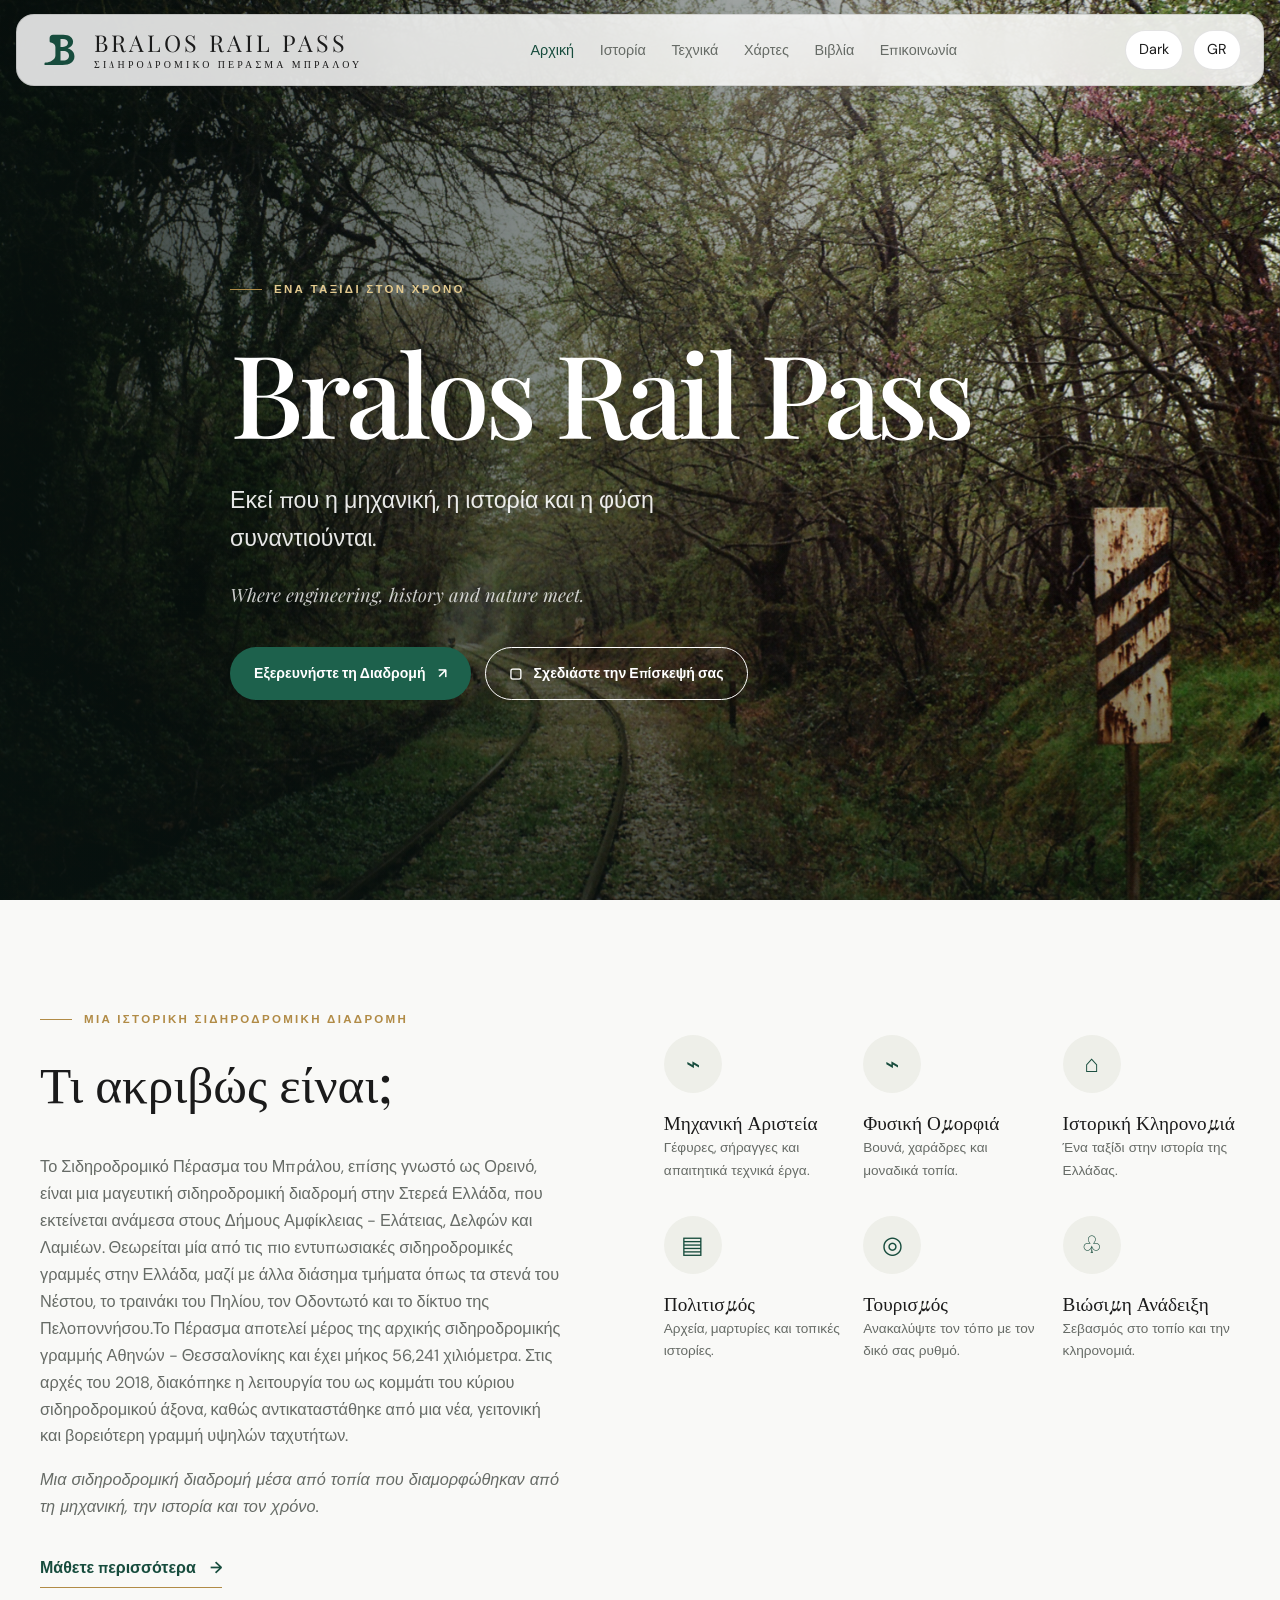
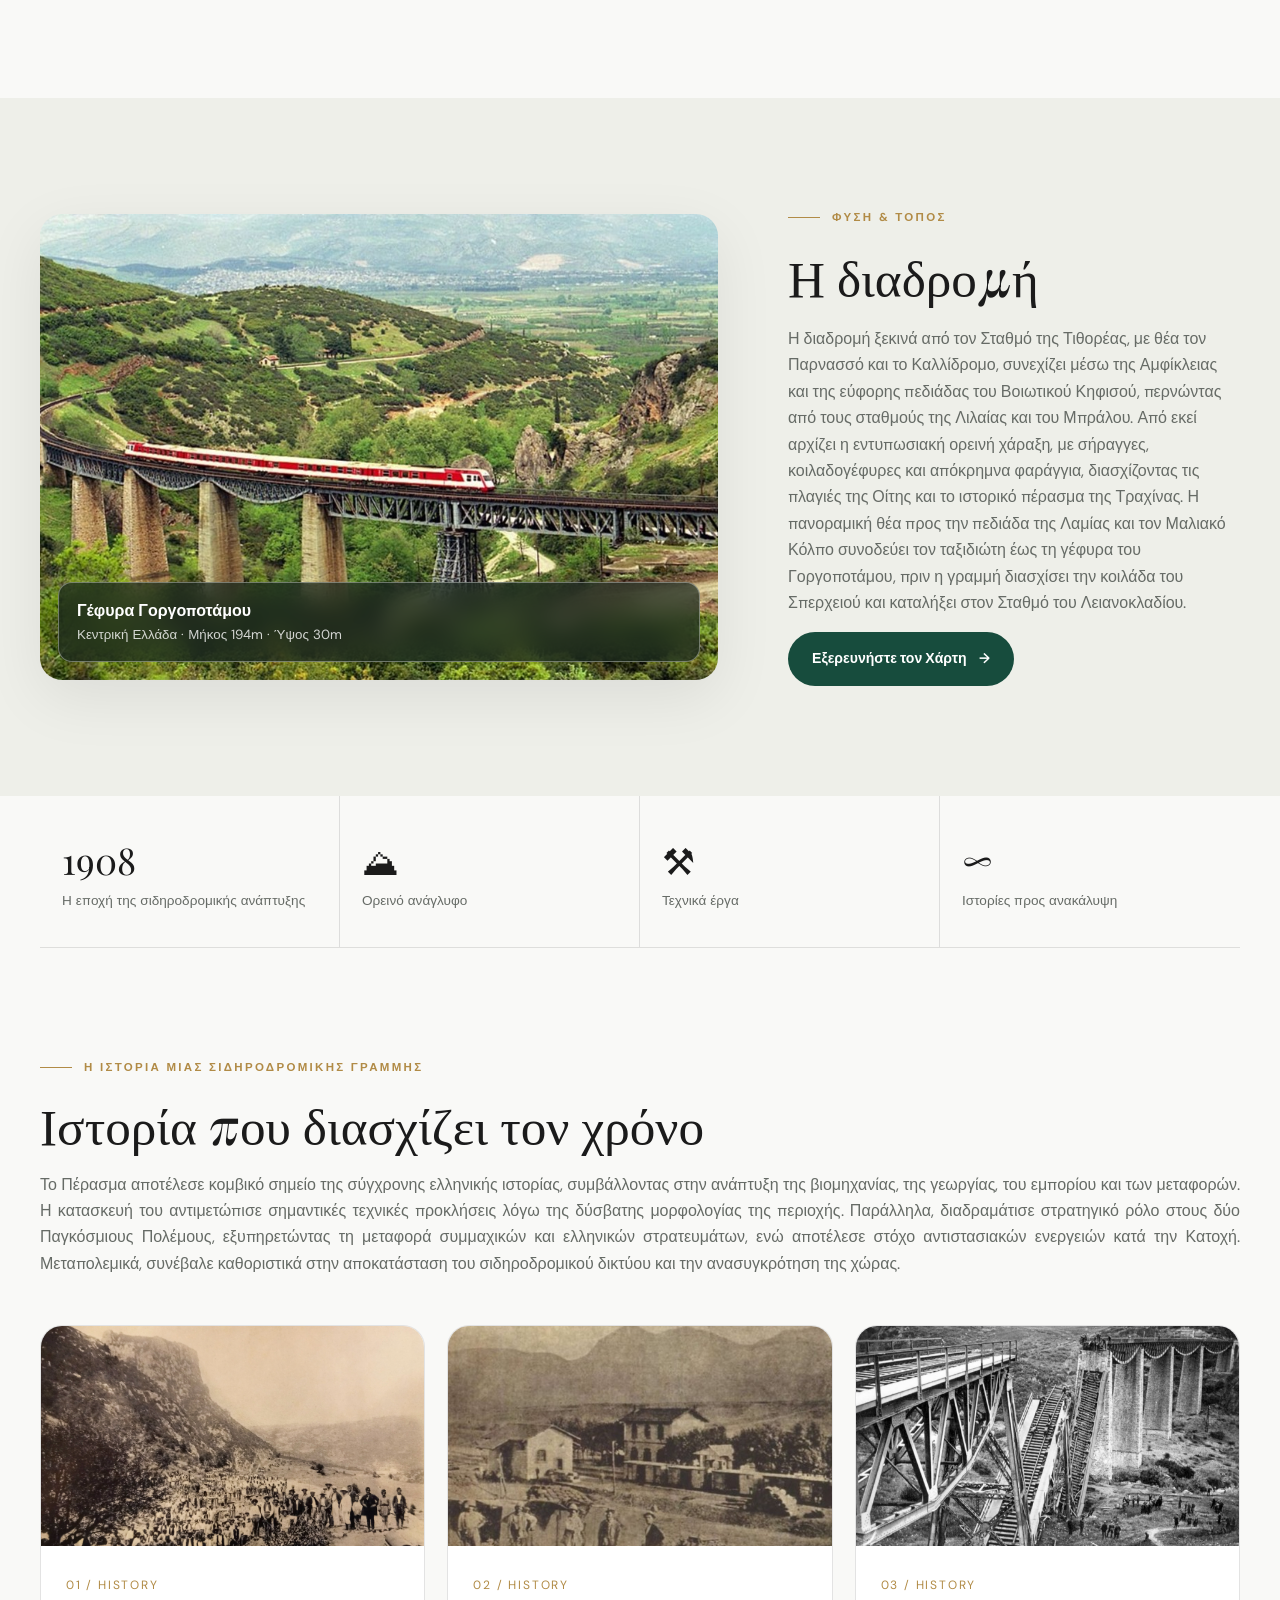
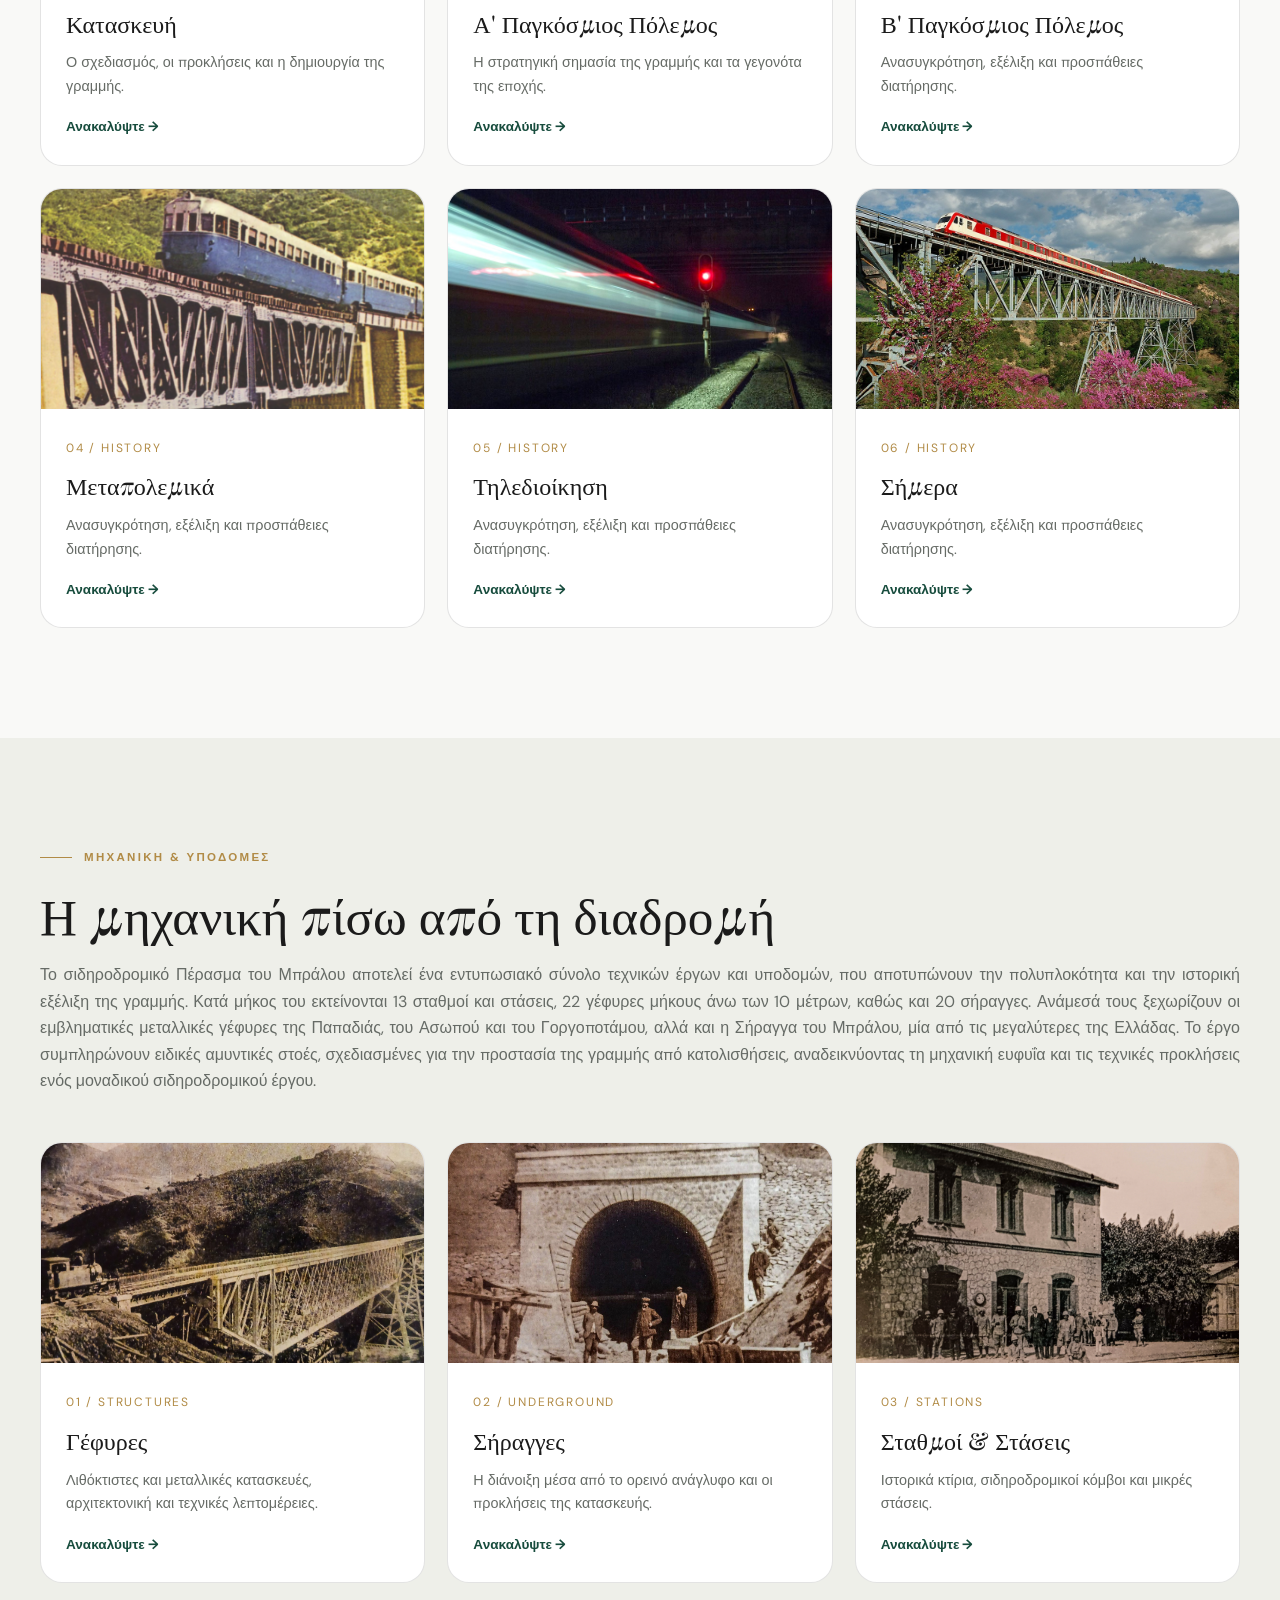
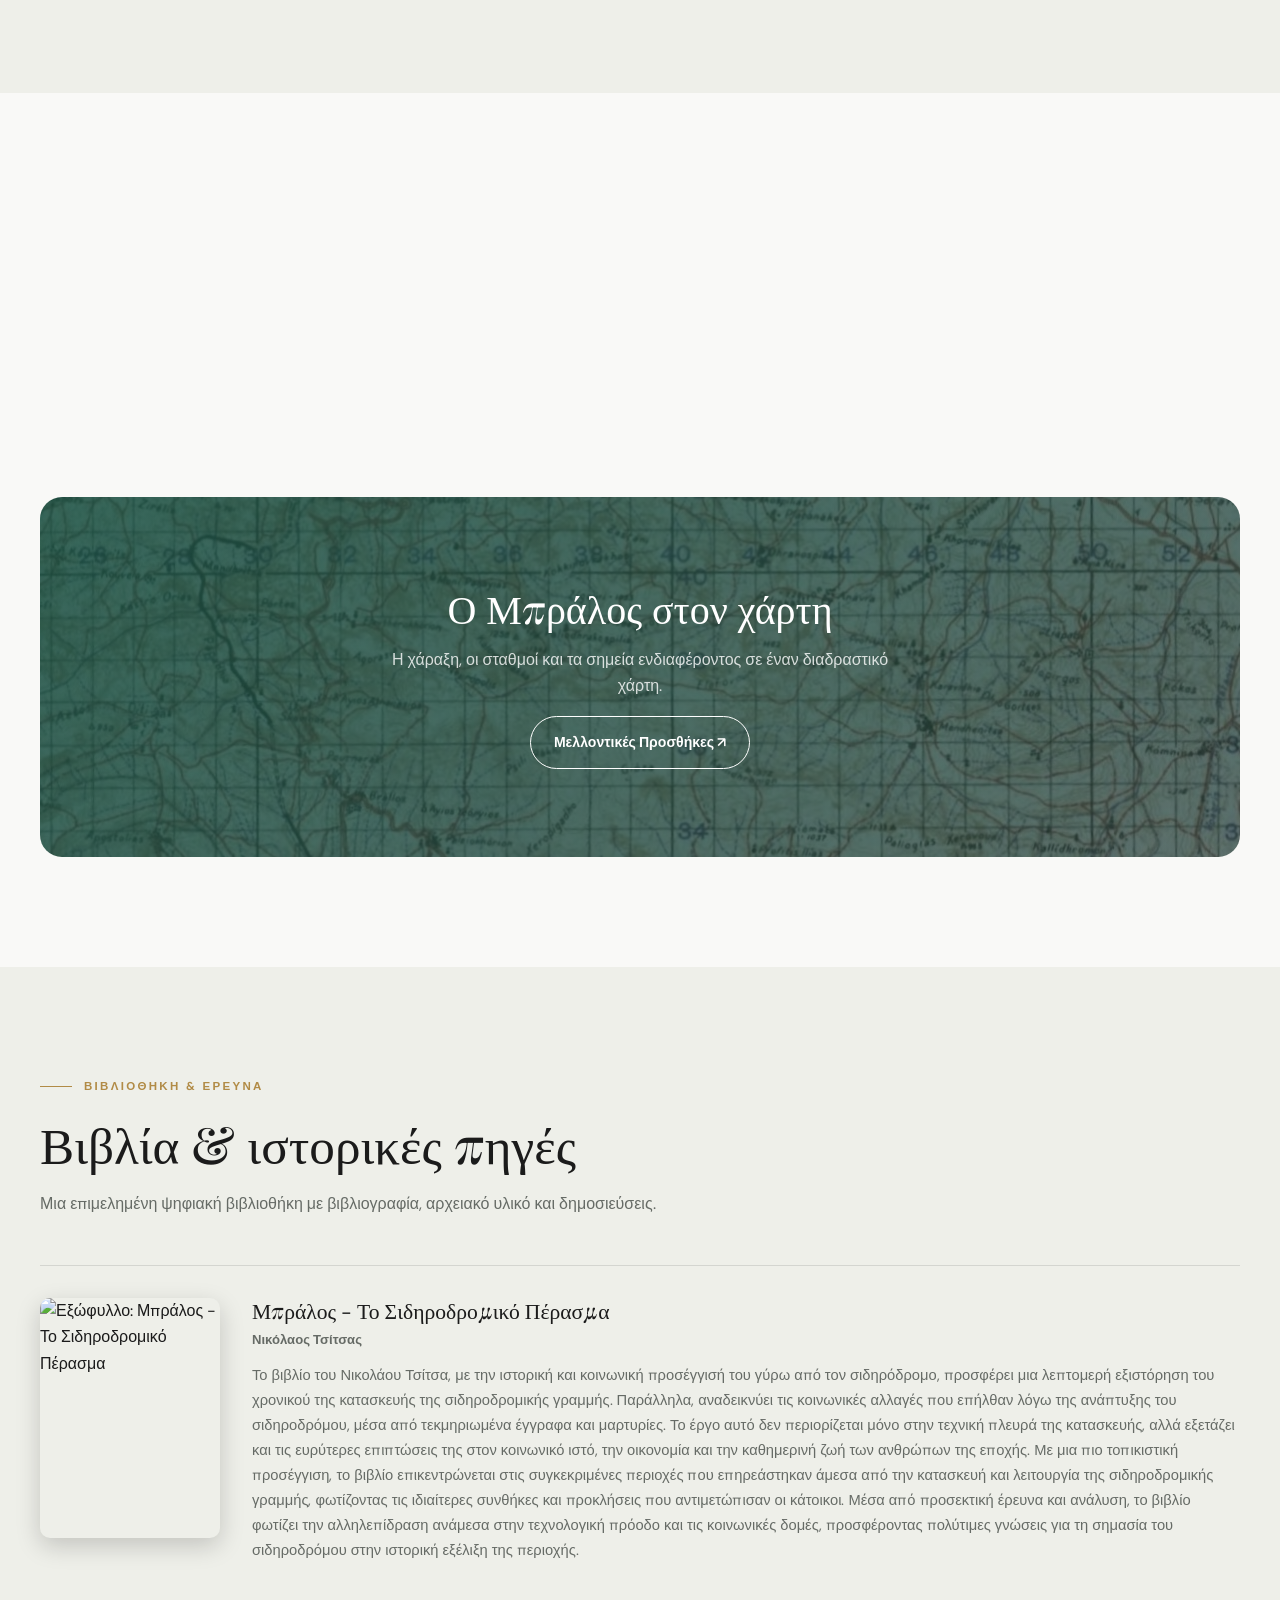
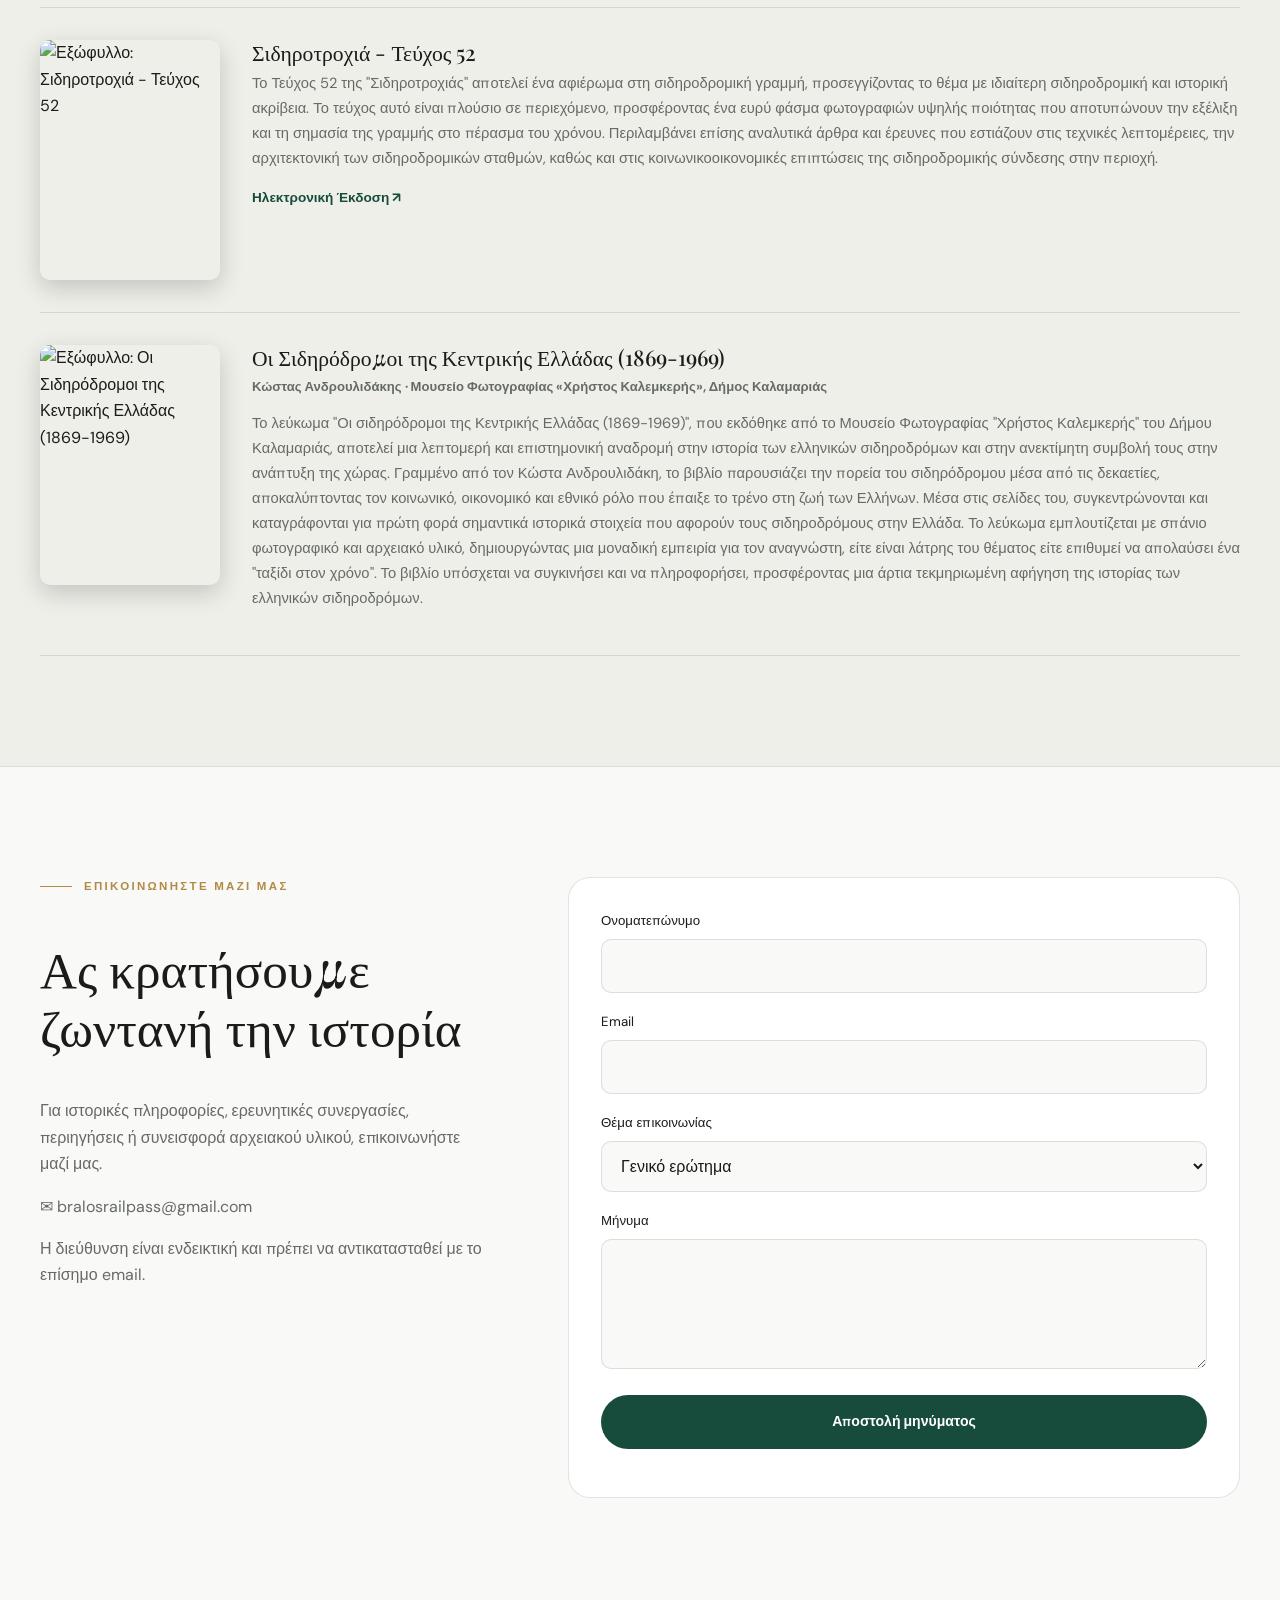
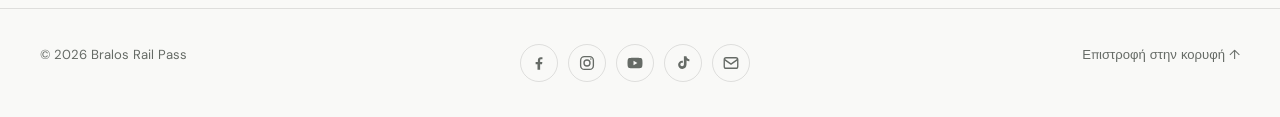
==== commit e89bcc40: "Add files via upload" ====
--- a/index.html
+++ b/index.html
@@ -268,12 +268,36 @@
           <p data-i18n="booksIntro">Μια επιμελημένη ψηφιακή βιβλιοθήκη με βιβλιογραφία, αρχειακό υλικό και δημοσιεύσεις.</p>
         </div>
         <div class="book-list reveal">
-          <div class="book"><div class="book-icon">▤</div><div><h3 data-i18n="book1">Ιστορική βιβλιογραφία</h3><p data-i18n="book1p">Μελέτες και εκδόσεις για την ελληνική σιδηροδρομική ιστορία.</p></div><span class="card-link">01</span></div>
-          <div class="book"><div class="book-icon">▧</div><div><h3 data-i18n="book2">Αρχειακά τεκμήρια</h3><p data-i18n="book2p">Έγγραφα, φωτογραφίες, χάρτες και ιστορικές μαρτυρίες.</p></div><span class="card-link">02</span></div>
-          <div class="book"><div class="book-icon">✎</div><div><h3 data-i18n="book3">Έρευνα & δημοσιεύσεις</h3><p data-i18n="book3p">Σύγχρονες εργασίες και τεχνικές μελέτες.</p></div><span class="card-link">03</span></div>
-        </div>
-      </div>
-    </section>
+          <article class="book">
+            <img class="book-cover" src="img/books/bralos-to-sidirodromiko-perasma.jpg" alt="Εξώφυλλο: Μπράλος - Το Σιδηροδρομικό Πέρασμα" loading="lazy">
+            <div class="book-body">
+              <h3>Μπράλος - Το Σιδηροδρομικό Πέρασμα</h3>
+              <p class="book-author">Νικόλαος Τσίτσας</p>
+              <p>Το βιβλίο του Νικολάου Τσίτσα, με την ιστορική και κοινωνική προσέγγισή του γύρω από τον σιδηρόδρομο, προσφέρει μια λεπτομερή εξιστόρηση του χρονικού της κατασκευής της σιδηροδρομικής γραμμής. Παράλληλα, αναδεικνύει τις κοινωνικές αλλαγές που επήλθαν λόγω της ανάπτυξης του σιδηροδρόμου, μέσα από τεκμηριωμένα έγγραφα και μαρτυρίες. Το έργο αυτό δεν περιορίζεται μόνο στην τεχνική πλευρά της κατασκευής, αλλά εξετάζει και τις ευρύτερες επιπτώσεις της στον κοινωνικό ιστό, την οικονομία και την καθημερινή ζωή των ανθρώπων της εποχής. Με μια πιο τοπικιστική προσέγγιση, το βιβλίο επικεντρώνεται στις συγκεκριμένες περιοχές που επηρεάστηκαν άμεσα από την κατασκευή και λειτουργία της σιδηροδρομικής γραμμής, φωτίζοντας τις ιδιαίτερες συνθήκες και προκλήσεις που αντιμετώπισαν οι κάτοικοι. Μέσα από προσεκτική έρευνα και ανάλυση, το βιβλίο φωτίζει την αλληλεπίδραση ανάμεσα στην τεχνολογική πρόοδο και τις κοινωνικές δομές, προσφέροντας πολύτιμες γνώσεις για τη σημασία του σιδηροδρόμου στην ιστορική εξέλιξη της περιοχής.</p>
+            </div>
+          </article>
+
+  <article class="book">
+    <img class="book-cover" src="img/books/sidirotroxia-teuxos-52.jpg" alt="Εξώφυλλο: Σιδηροτροχιά - Τεύχος 52" loading="lazy">
+    <div class="book-body">
+      <h3>Σιδηροτροχιά - Τεύχος 52</h3>
+      <p>Το Τεύχος 52 της "Σιδηροτροχιάς" αποτελεί ένα αφιέρωμα στη σιδηροδρομική γραμμή, προσεγγίζοντας το θέμα με ιδιαίτερη σιδηροδρομική και ιστορική ακρίβεια. Το τεύχος αυτό είναι πλούσιο σε περιεχόμενο, προσφέροντας ένα ευρύ φάσμα φωτογραφιών υψηλής ποιότητας που αποτυπώνουν την εξέλιξη και τη σημασία της γραμμής στο πέρασμα του χρόνου. Περιλαμβάνει επίσης αναλυτικά άρθρα και έρευνες που εστιάζουν στις τεχνικές λεπτομέρειες, την αρχιτεκτονική των σιδηροδρομικών σταθμών, καθώς και στις κοινωνικοοικονομικές επιπτώσεις της σιδηροδρομικής σύνδεσης στην περιοχή.</p>
+      <a class="card-link" href="https://sfs.gr/2020/05/%cf%83%ce%b9%ce%b4%ce%b7%cf%81%ce%bf%cf%84%cf%81%ce%bf%cf%87%ce%b9%ce%b1-%cf%84%ce%b5%cf%85%cf%87%ce%bf%cf%83-52/" target="_blank" rel="noopener">Ηλεκτρονική Έκδοση ↗</a>
+    </div>
+  </article>
+
+  <article class="book">
+    <img class="book-cover" src="img/books/sidirodromoi-kentrikis-elladas.jpg" alt="Εξώφυλλο: Οι Σιδηρόδρομοι της Κεντρικής Ελλάδας (1869-1969)" loading="lazy">
+    <div class="book-body">
+      <h3>Οι Σιδηρόδρομοι της Κεντρικής Ελλάδας (1869-1969)</h3>
+      <p class="book-author">Κώστας Ανδρουλιδάκης · Μουσείο Φωτογραφίας «Χρήστος Καλεμκερής», Δήμος Καλαμαριάς</p>
+      <p>Το λεύκωμα "Οι σιδηρόδρομοι της Κεντρικής Ελλάδας (1869-1969)", που εκδόθηκε από το Μουσείο Φωτογραφίας "Χρήστος Καλεμκερής" του Δήμου Καλαμαριάς, αποτελεί μια λεπτομερή και επιστημονική αναδρομή στην ιστορία των ελληνικών σιδηροδρόμων και στην ανεκτίμητη συμβολή τους στην ανάπτυξη της χώρας. Γραμμένο από τον Κώστα Ανδρουλιδάκη, το βιβλίο παρουσιάζει την πορεία του σιδηρόδρομου μέσα από τις δεκαετίες, αποκαλύπτοντας τον κοινωνικό, οικονομικό και εθνικό ρόλο που έπαιξε το τρένο στη ζωή των Ελλήνων. Μέσα στις σελίδες του, συγκεντρώνονται και καταγράφονται για πρώτη φορά σημαντικά ιστορικά στοιχεία που αφορούν τους σιδηροδρόμους στην Ελλάδα. Το λεύκωμα εμπλουτίζεται με σπάνιο φωτογραφικό και αρχειακό υλικό, δημιουργώντας μια μοναδική εμπειρία για τον αναγνώστη, είτε είναι λάτρης του θέματος είτε επιθυμεί να απολαύσει ένα "ταξίδι στον χρόνο". Το βιβλίο υπόσχεται να συγκινήσει και να πληροφορήσει, προσφέροντας μια άρτια τεκμηριωμένη αφήγηση της ιστορίας των ελληνικών σιδηροδρόμων.</p>
+    </div>
+  </article>
+        </div>
+      </div>
+    </section>
+     <div class="book-list reveal">
 
     <section class="section" id="contact">
       <div class="container contact-grid">
@@ -294,6 +318,7 @@
               <option value="research" data-i18n="topic2">Ιστορική έρευνα</option>
               <option value="visit" data-i18n="topic3">Επίσκεψη / περιήγηση</option>
               <option value="archive" data-i18n="topic4">Αρχειακό υλικό</option>
+              <option value="sponsor" data-i18n="topic5">Δωρεά</option>
             </select>
           </div>
           <div class="field"><label for="message" data-i18n="messageLabel">Μήνυμα</label><textarea id="message" name="message" required></textarea></div>
@@ -307,9 +332,26 @@
   <footer>
     <div class="container footer-inner">
       <span>© <span id="year"></span> Bralos Rail Pass</span>
-      <span data-i18n="footerText">Ιστορία · Μηχανική · Φύση</span>
-      <a href="#home" data-i18n="backTop">Επιστροφή στην κορυφή ↑</a>
-    </div>
+      <div class="social">
+        <a href="https://www.facebook.com/ΒΑΛΕ_ΕΔΩ_ΤΗΝ_ΣΕΛΙΔΑ" target="_blank" rel="noopener" aria-label="Facebook" title="Facebook">
+          <svg viewBox="0 0 24 24" fill="currentColor"><path d="M13.5 21v-7.5h2.5l.5-3h-3V8.6c0-.9.3-1.5 1.6-1.5h1.5V4.4c-.3 0-1.2-.1-2.2-.1-2.3 0-3.9 1.4-3.9 4v2.2H7.5v3h2.5V21h3.5z"/></svg>
+        </a>
+        <a href="https://www.instagram.com/ΒΑΛΕ_ΕΔΩ_ΤΟ_ΠΡΟΦΙΛ" target="_blank" rel="noopener" aria-label="Instagram" title="Instagram">
+          <svg viewBox="0 0 24 24" fill="none" stroke="currentColor" stroke-width="1.8"><rect x="3.5" y="3.5" width="17" height="17" rx="5"/><circle cx="12" cy="12" r="4"/><circle cx="17.2" cy="6.8" r="1" fill="currentColor" stroke="none"/></svg>
+        </a>
+        <a href="https://www.youtube.com/ΒΑΛΕ_ΕΔΩ_ΤΟ_ΚΑΝΑΛΙ" target="_blank" rel="noopener" aria-label="YouTube" title="YouTube">
+          <svg viewBox="0 0 24 24" fill="currentColor"><path d="M21.6 7.2a2.5 2.5 0 0 0-1.8-1.8C18.200 5 12 5 12 5s-6.200 0-7.800.4A2.500 2.500 0 0 0 2.400 7.200C2 8.800 2 12 2 12s0 3.200.4 4.800a2.500 2.500 0 0 0 1.800 1.800C5.800 19 12 19 12 19s6.200 0 7.800-.4a2.500 2.500 0 0 0 1.800-1.800C22 15.200 22 12 22 12s0-3.200-.4-4.800zM10 15V9l5.200 3L10 15z"/></svg>
+        </a>
+        <a href="https://www.tiktok.com/@ΒΑΛΕ_ΕΔΩ_ΤΟ_ΠΡΟΦΙΛ" target="_blank" rel="noopener" aria-label="TikTok" title="TikTok">
+          <svg viewBox="0 0 24 24" fill="currentColor"><path d="M16.600 3c.3 2.300 1.600 3.700 3.900 3.900v2.800c-1.300.1-2.500-.3-3.800-1.100v5.500c0 3.500-2.500 5.900-5.600 5.900A5.600 5.600 0 0 1 5.500 14.400c0-3.300 2.800-5.800 6.300-5.400v2.900c-1.700-.5-3.300.4-3.300 2.100 0 1.300 1 2.300 2.300 2.300 1.500 0 2.400-1 2.400-2.600V3h2.900z"/></svg>
+        </a>
+        <a href="mailto:ΒΑΛΕ_ΕΔΩ_ΤΟ_EMAIL" aria-label="Email" title="Email">
+          <svg viewBox="0 0 24 24" fill="none" stroke="currentColor" stroke-width="1.8" stroke-linejoin="round"><rect x="3" y="5" width="18" height="14" rx="2.500"/><path d="M3.500 7.500 12 13.500l8.500-6"/></svg>
+        </a>
+     </div>
+     <!--<span data-i18n="footerText">Ιστορία · Μηχανική · Φύση</span>-->
+     <a href="#home" data-i18n="backTop">Επιστροφή στην κορυφή ↑</a>
+   </div>
   </footer>
 
   <script>
@@ -369,7 +411,7 @@
         contactText:"Για ιστορικές πληροφορίες, ερευνητικές συνεργασίες, περιηγήσεις ή συνεισφορά αρχειακού υλικού, επικοινωνήστε μαζί μας.",
         contactNote:"Η διεύθυνση είναι ενδεικτική και πρέπει να αντικατασταθεί με το επίσημο email.",
         nameLabel:"Ονοματεπώνυμο",emailLabel:"Email",topicLabel:"Θέμα επικοινωνίας",
-        topic1:"Γενικό ερώτημα",topic2:"Ιστορική έρευνα",topic3:"Επίσκεψη / περιήγηση",topic4:"Αρχειακό υλικό",
+        topic1:"Γενικό ερώτημα",topic2:"Ιστορική έρευνα",topic3:"Επίσκεψη / περιήγηση",topic4:"Αρχειακό υλικό",topic5:"Δωρεά",
         messageLabel:"Μήνυμα",send:"Αποστολή μηνύματος",
         footerText:"Ιστορία · Μηχανική · Φύση",backTop:"Επιστροφή στην κορυφή ↑",
         formDemo:"Η φόρμα λειτουργεί ως demo. Για αποστολή μηνυμάτων απαιτείται σύνδεση με backend."
--- a/style.css
+++ b/style.css
@@ -456,24 +456,26 @@
 
     .book {
       display: grid;
-      grid-template-columns: 70px 1fr auto;
-      align-items: center;
-      gap: 25px;
-      padding: 25px 0;
+      grid-template-columns: 180px 1fr;
+      align-items: start;
+      gap: 32px;
+      padding: 32px 0;
       border-bottom: 1px solid var(--border);
     }
 
-    .book-icon {
-      height: 70px;
-      display: grid;
-      place-items: center;
-      border-radius: 12px;
+   .book-cover {
+      width: 100%;
+      aspect-ratio: 3 / 4;
+      object-fit: contain;
+      border-radius: 10px;
       background: var(--surface-2);
-      font-size: 1.7rem;
-    }
-
-    .book h3 { font-size: 1.2rem; margin: 0 0 5px; }
-    .book p { margin: 0; font-size: .85rem; }
+      box-shadow: 0 8px 24px rgba(0,0,0,.18);
+    }
+    
+    .book h3 { font-size: 1.35rem; margin: 0 0 6px; }
+    .book p { margin: 0 0 12px; font-size: .92rem; line-height: 1.7; }
+    .book .book-author { font-size: .82rem; font-weight: 700; color: var(--muted); }
+    .book .card-link { display: inline-block; margin-top: 4px; }
 
     /* Contact */
 
@@ -514,6 +516,27 @@
     }
 
     .footer-inner { display: flex; justify-content: space-between; gap: 20px; }
+
+    .social { display: flex; align-items: center; gap: 10px; }
+    
+    .social a {
+      width: 38px;
+      height: 38px;
+      display: grid;
+      place-items: center;
+      border-radius: 50%;
+      border: 1px solid var(--border);
+      color: var(--muted);
+      transition: color .2s, border-color .2s, background .2s, transform .2s;
+    }
+    
+    .social a svg { width: 18px; height: 18px; }
+    
+    .social a:hover {
+      color: var(--green);
+      border-color: var(--green);
+      transform: translateY(-2px);
+    }
 
     .reveal { opacity: 0; transform: translateY(24px); transition: opacity .7s, transform .7s; }
     .reveal.visible { opacity: 1; transform: translateY(0); }
@@ -590,9 +613,8 @@
       .feature-grid, .cards { grid-template-columns: 1fr; }
       .feature-grid { gap: 28px; }
       .card-image { height: 230px; }
-      .book { grid-template-columns: 52px 1fr; gap: 15px; }
-      .book-icon { height: 52px; }
-      .book .card-link { grid-column: 2; }
+      .book { grid-template-columns: 1fr; gap: 18px; }
+      .book-cover { max-width: 200px; }
       .contact-form { padding: 22px; }
       .footer-inner { flex-direction: column; }
       .stat { padding: 25px 12px; }
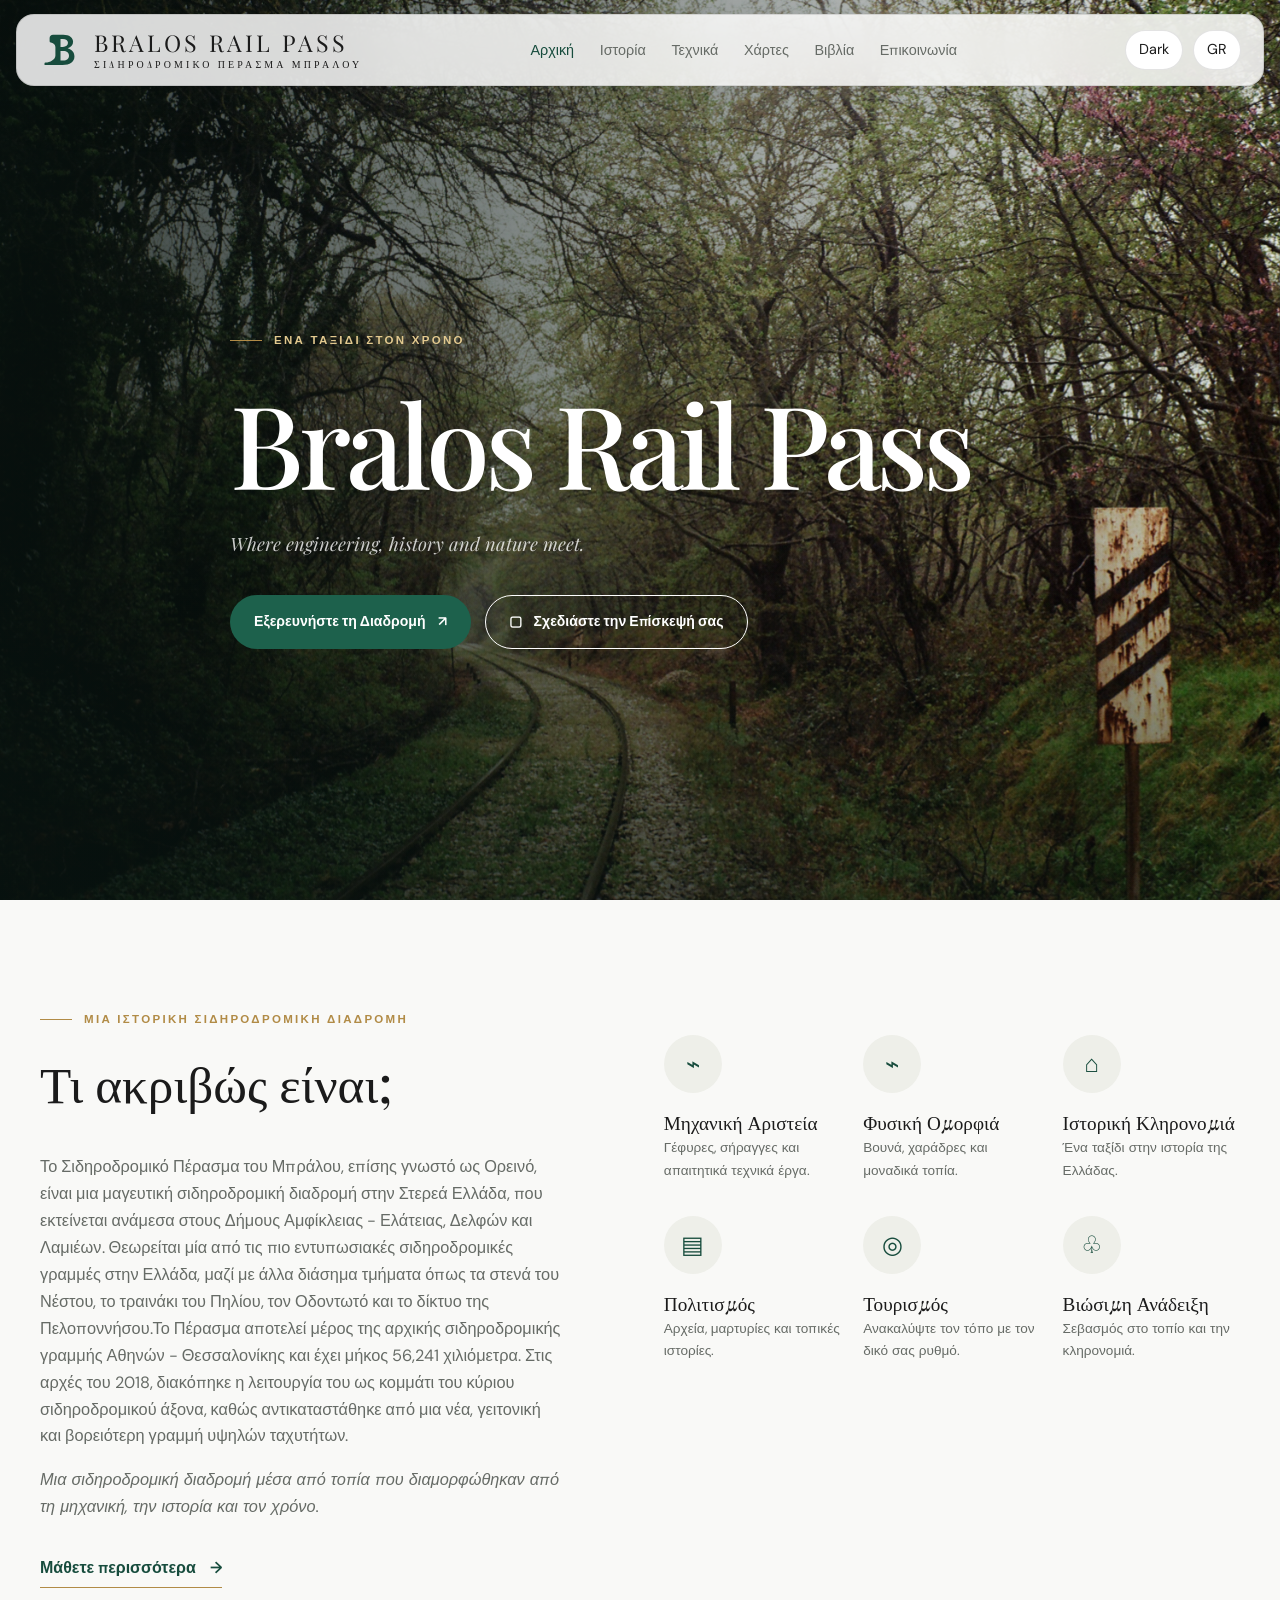
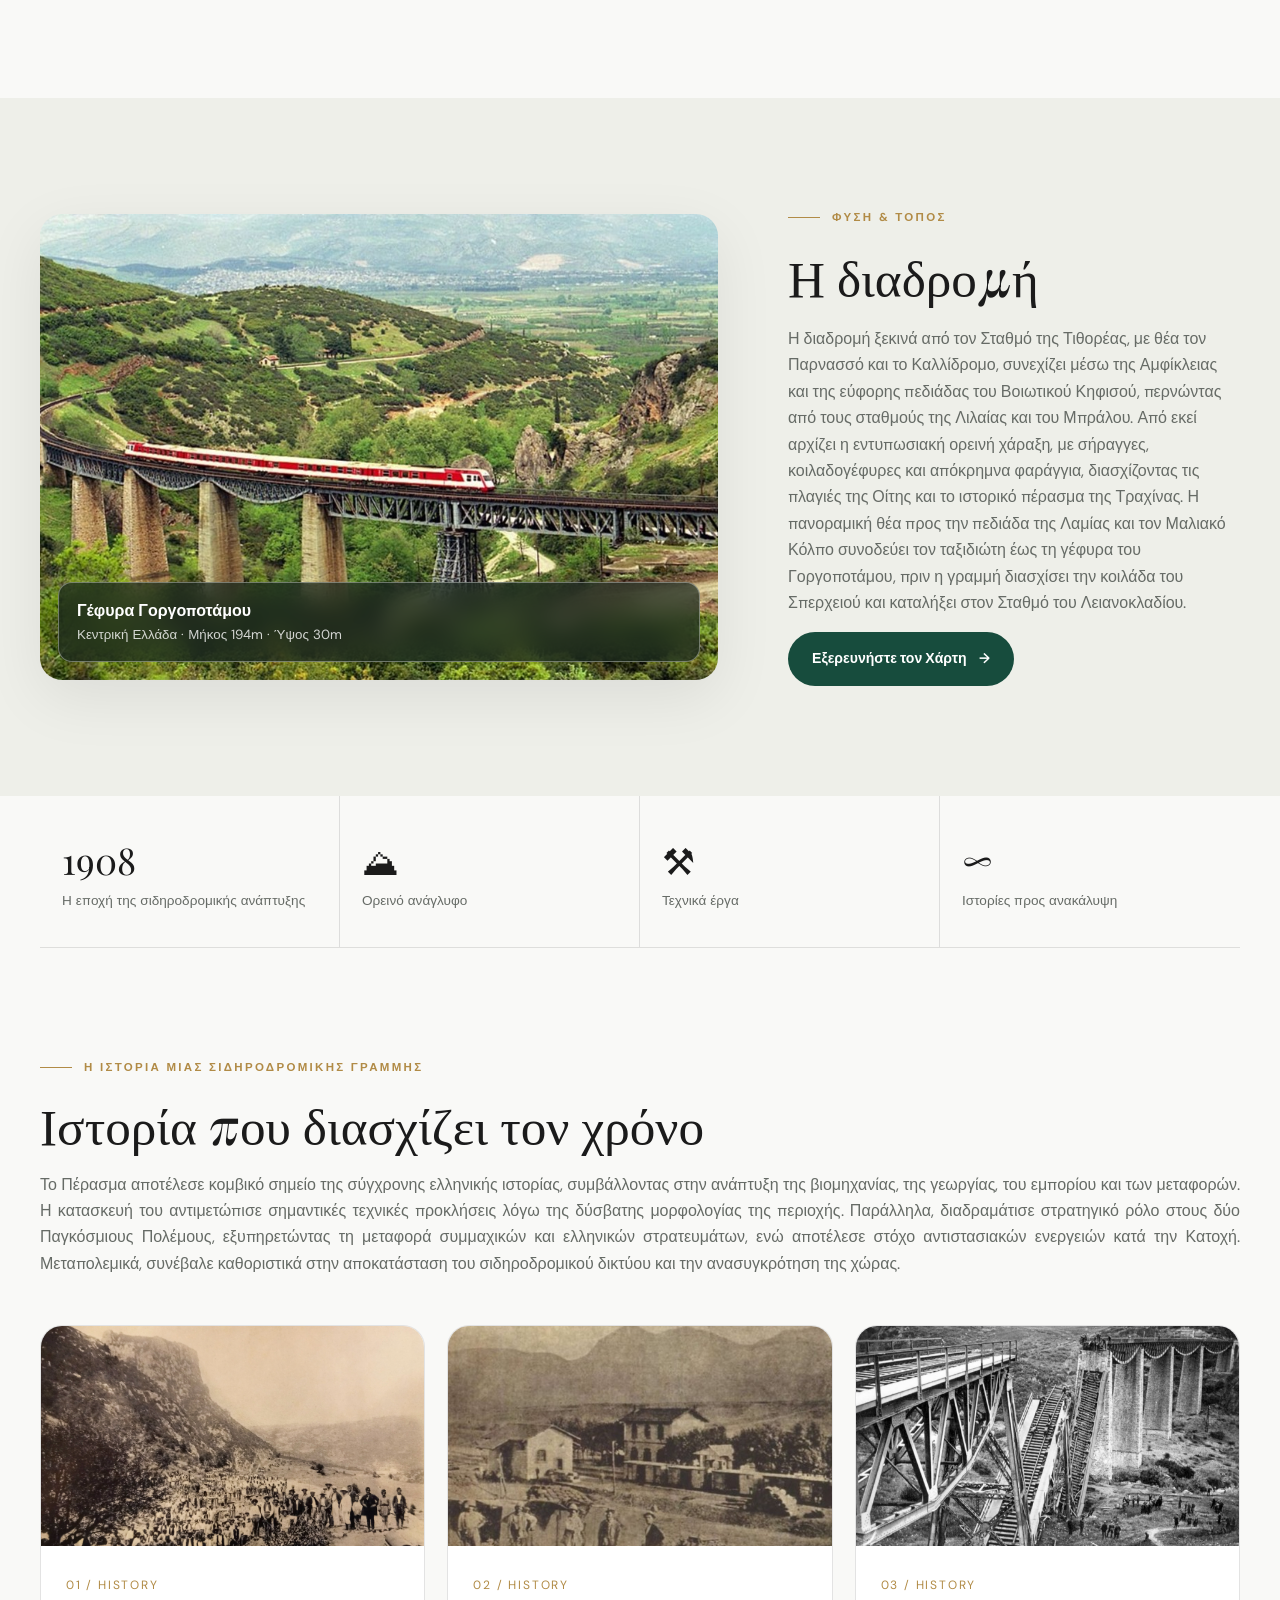
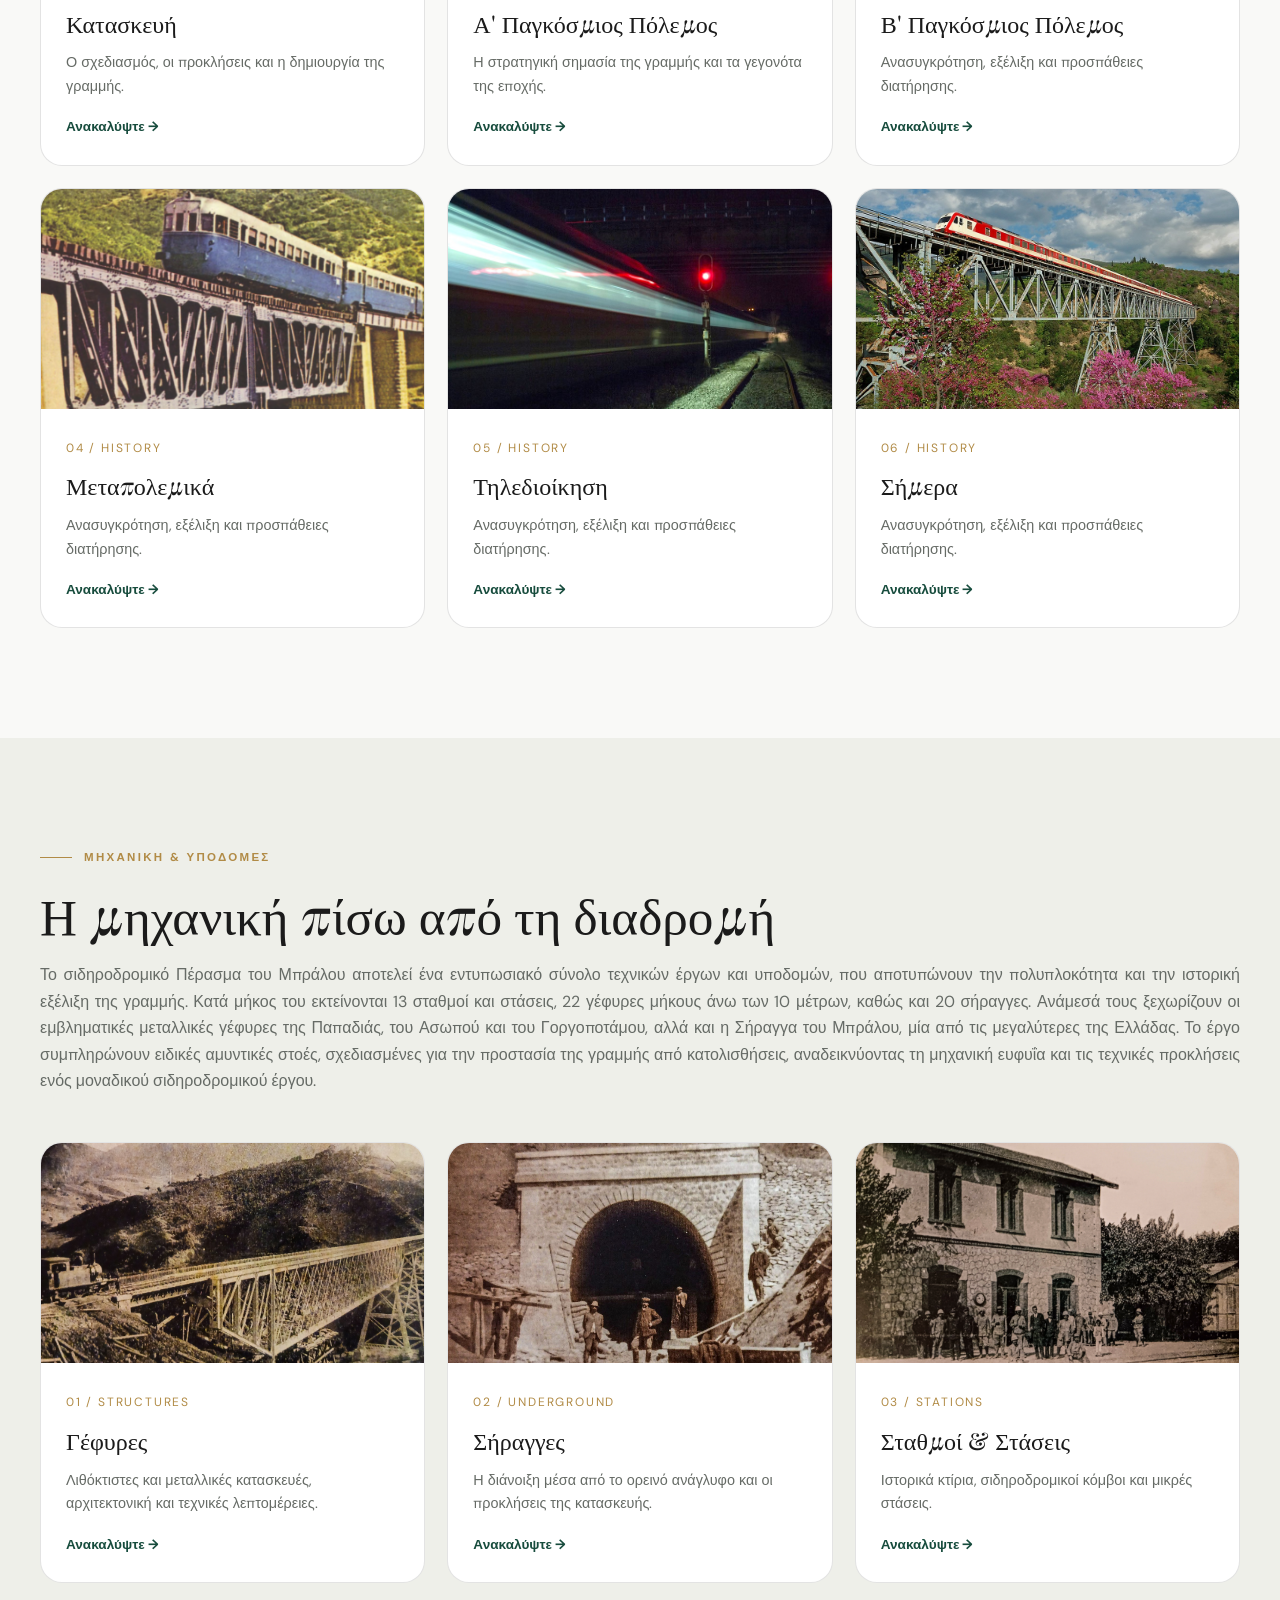
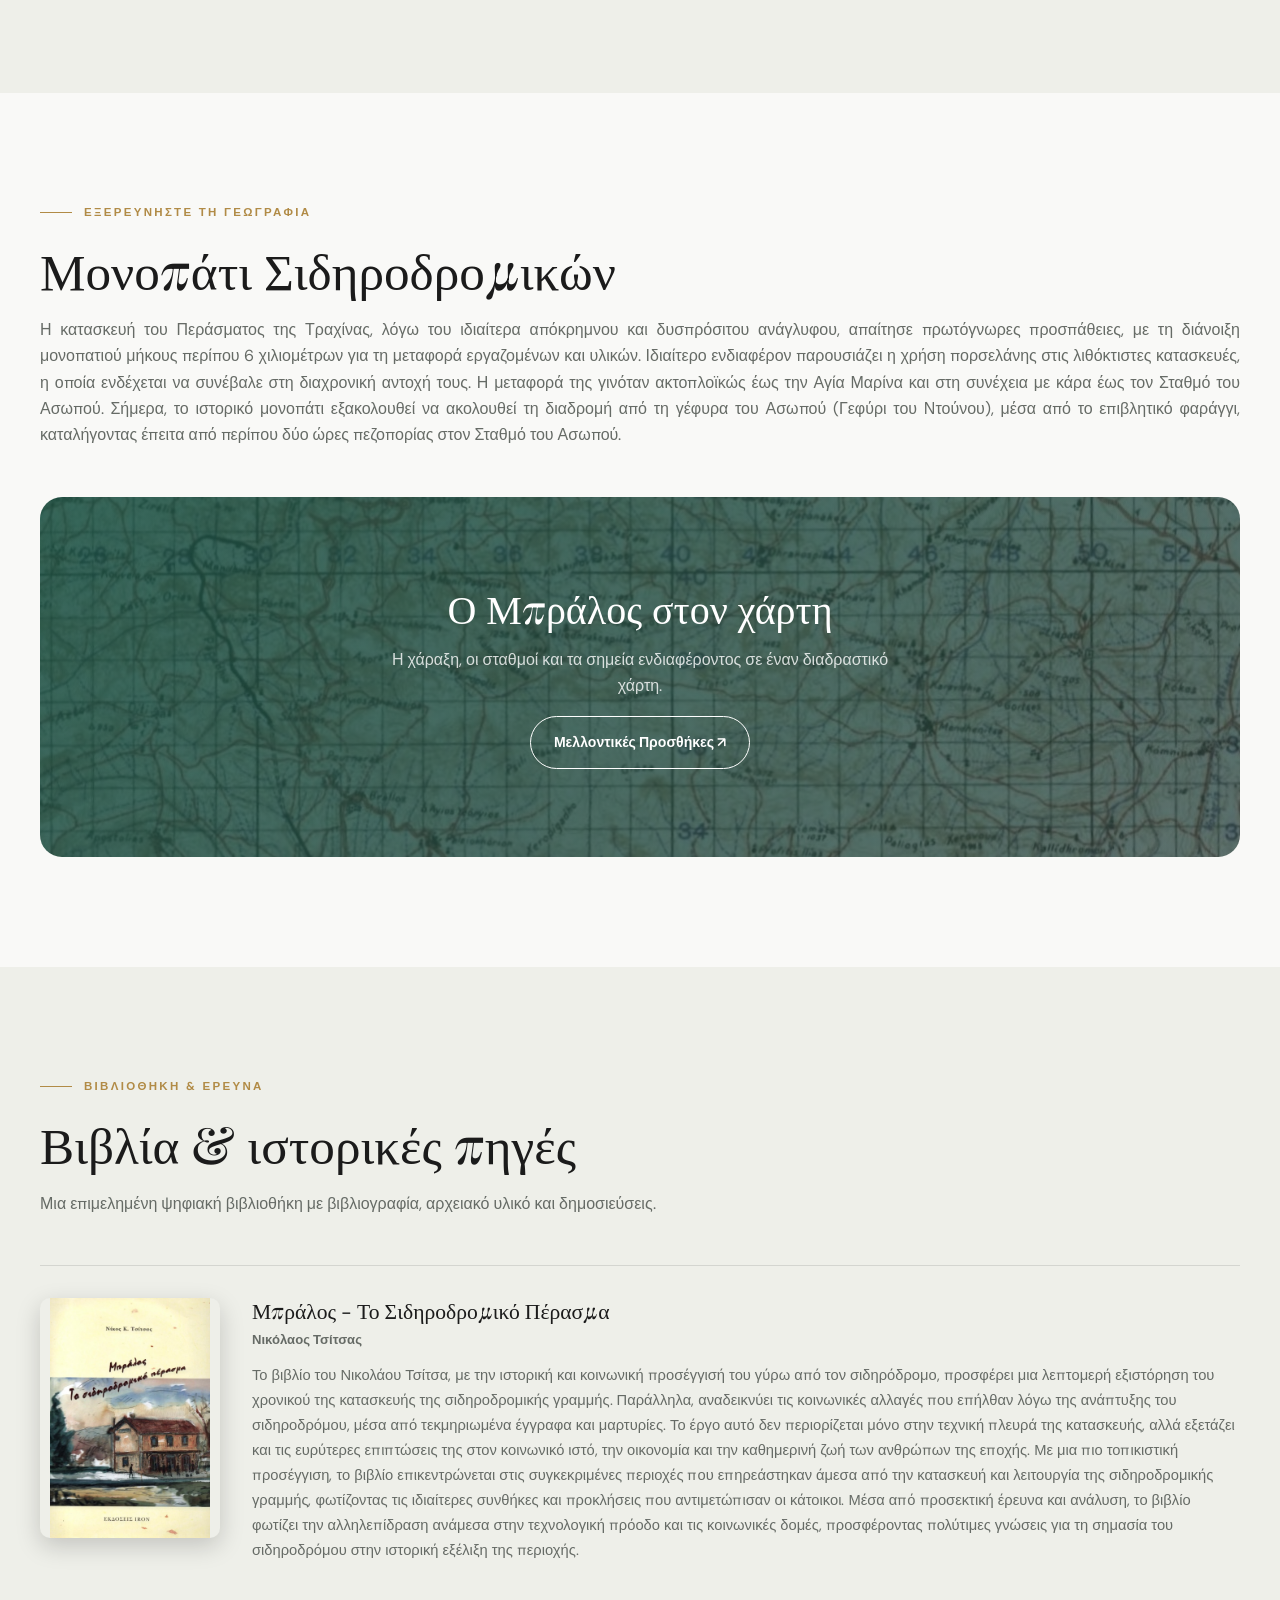
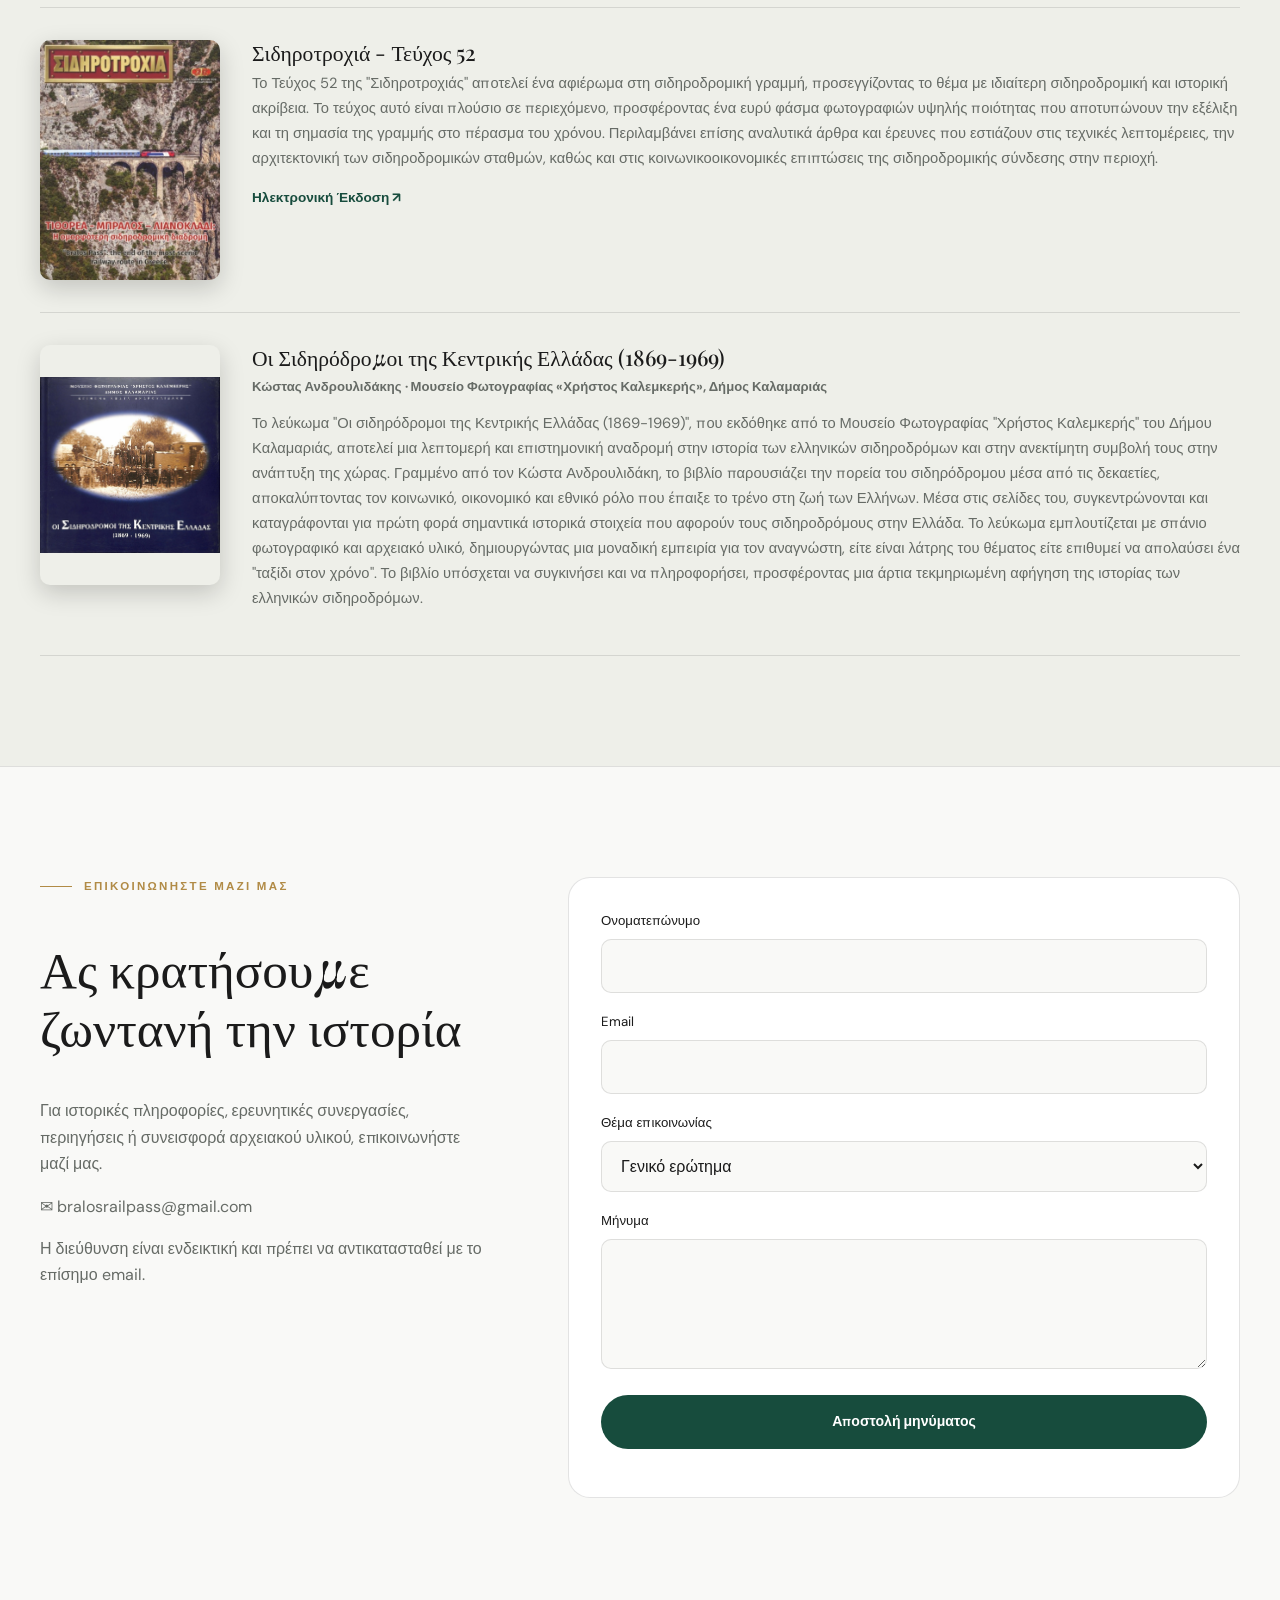
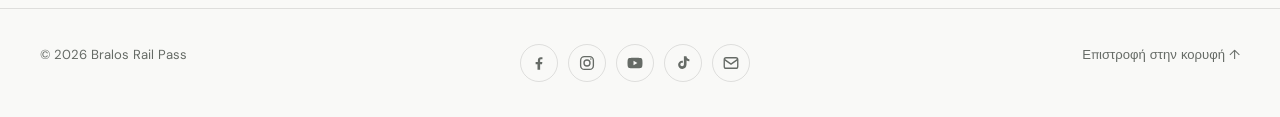
==== commit 2e9a5a3d: "Add files via upload" ====
--- a/index.html
+++ b/index.html
@@ -62,6 +62,7 @@
             <div class="dd">
                 <a href="xartes.html#/xartes/enas" data-i18n="navMap" data-el="Ενιαίος Χάρτης">Ένας Ενιαίος Χάρτης</a>
                 <a href="xartes.html#/xartes/mikotomi" data-i18n="navProfile" data-el="Μελλοντικές Προσθήκες">Μελλοντικές Προσθήκες</a>
+                <a href="xartes.html#/xartes/endiaferontos" data-i18n="navInterest" data-el="Μελλοντικές Προσθήκες">Σημεία Ενδιαφέροντος</a>
             </div>
         </div>
         <div>
@@ -86,7 +87,7 @@
       <div class="container hero-content">
         <div class="eyebrow" data-i18n="heroEyebrow">A journey through time</div>
         <h1>Bralos Rail Pass</h1>
-        <p class="hero-sub" data-i18n="heroSub">Εκεί που η μηχανική, η ιστορία και η φύση συναντιούνται.</p>
+        <!--<p class="hero-sub" data-i18n="heroSub">Εκεί που η μηχανική, η ιστορία και η φύση συναντιούνται.</p>-->
         <p class="hero-en" data-i18n="heroEn">Where engineering, history and nature meet.</p>
         <div class="hero-actions">
           <a href="#route" class="btn btn-primary"><span data-i18n="explore">Εξερευνήστε τη Διαδρομή</span> ↗</a>
--- a/style.css
+++ b/style.css
@@ -624,8 +624,15 @@
     @media (max-width: 480px) {
       .navbar { width: calc(100%); top: 10px; gap: 2px; }
       .brand-mark { min-width: 20px;}
-      .brand-name { max-width: 120px; font-size: 0.75rem;}
-      .brand-sub {max-width: 120px; font-size: .35rem;}
+      .brand-name { max-width: 260px; font-size: 1.00rem;}
+      .brand-sub {max-width: 120px; font-size: 0.50rem;}
+    }
+
+    @media (max-width: 380px) {
+      .navbar { width: calc(100%); top: 10px; gap: 2px; }
+      .brand-mark { min-width: 20px;}
+      .brand-name { max-width: 120px; font-size: 1.00rem;}
+      .brand-sub {max-width: 120px; font-size: .40rem;}
     }
 
     @media (prefers-reduced-motion: reduce) {
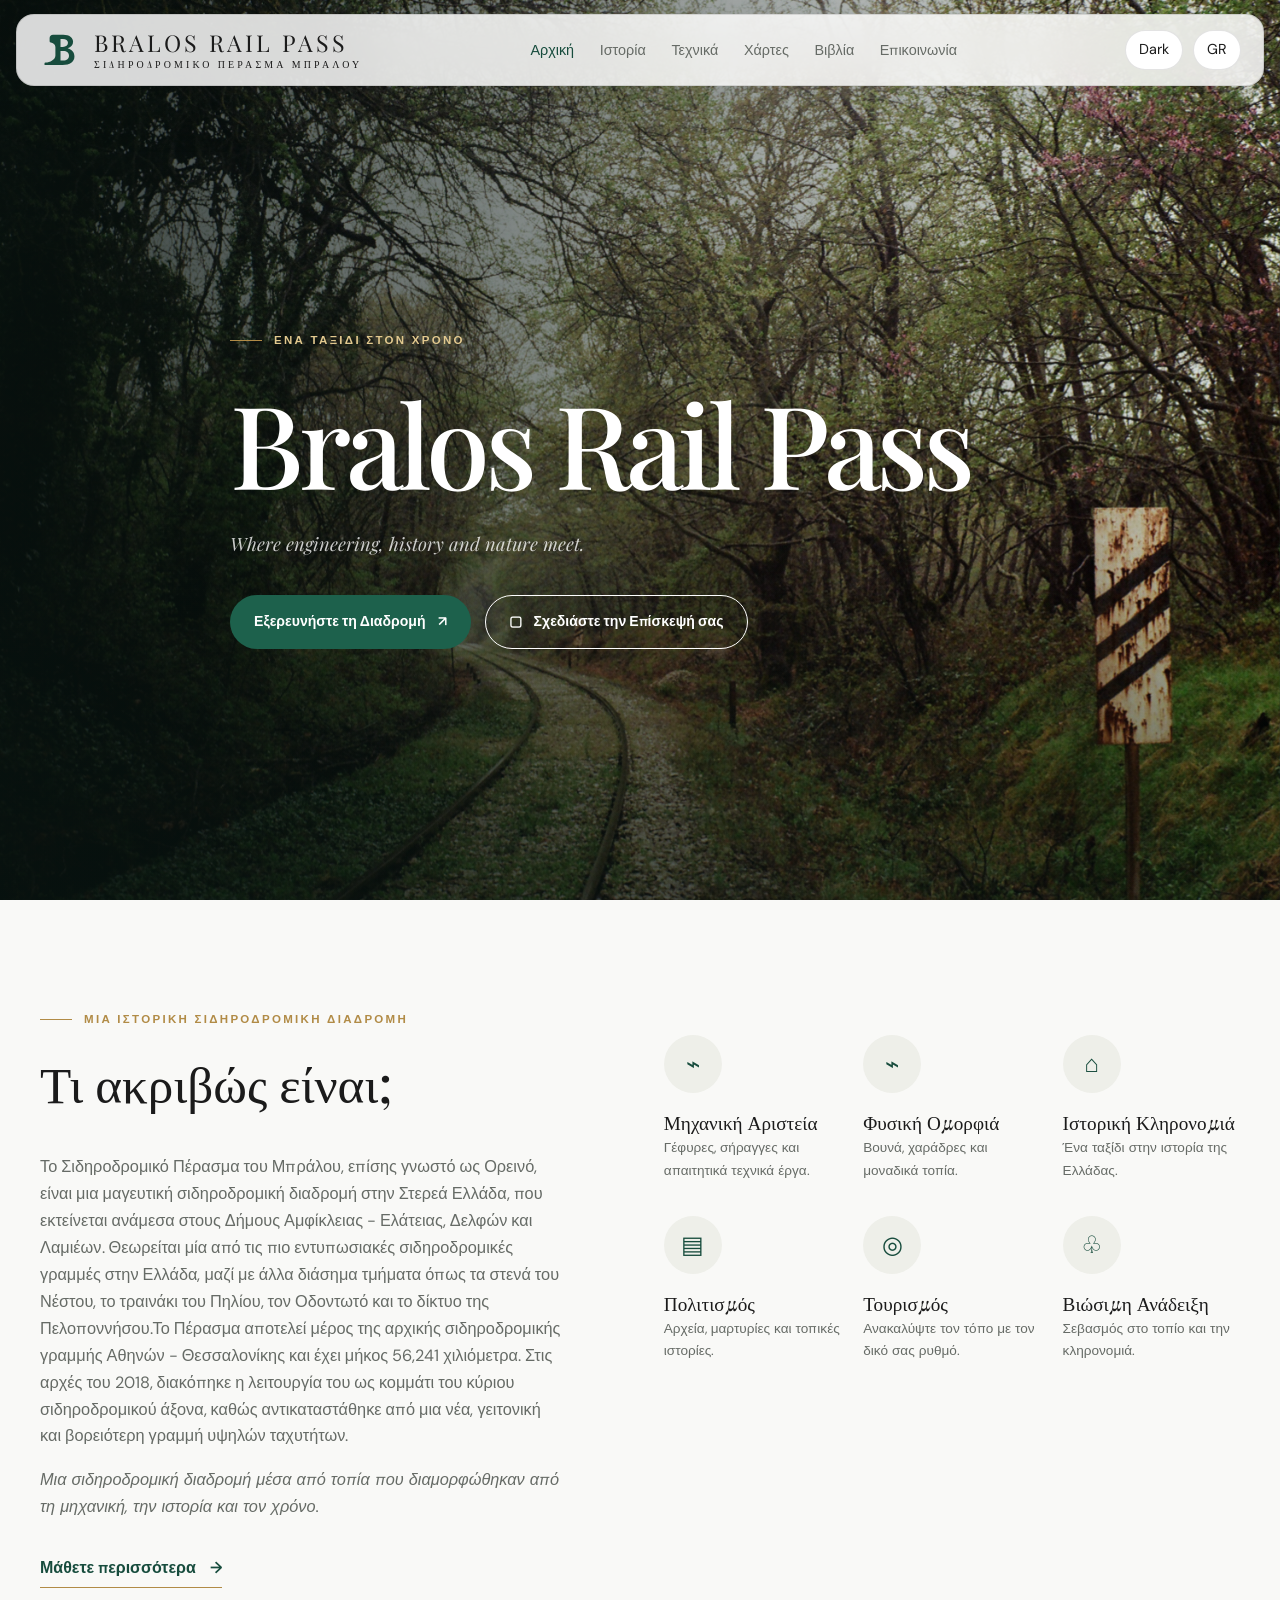
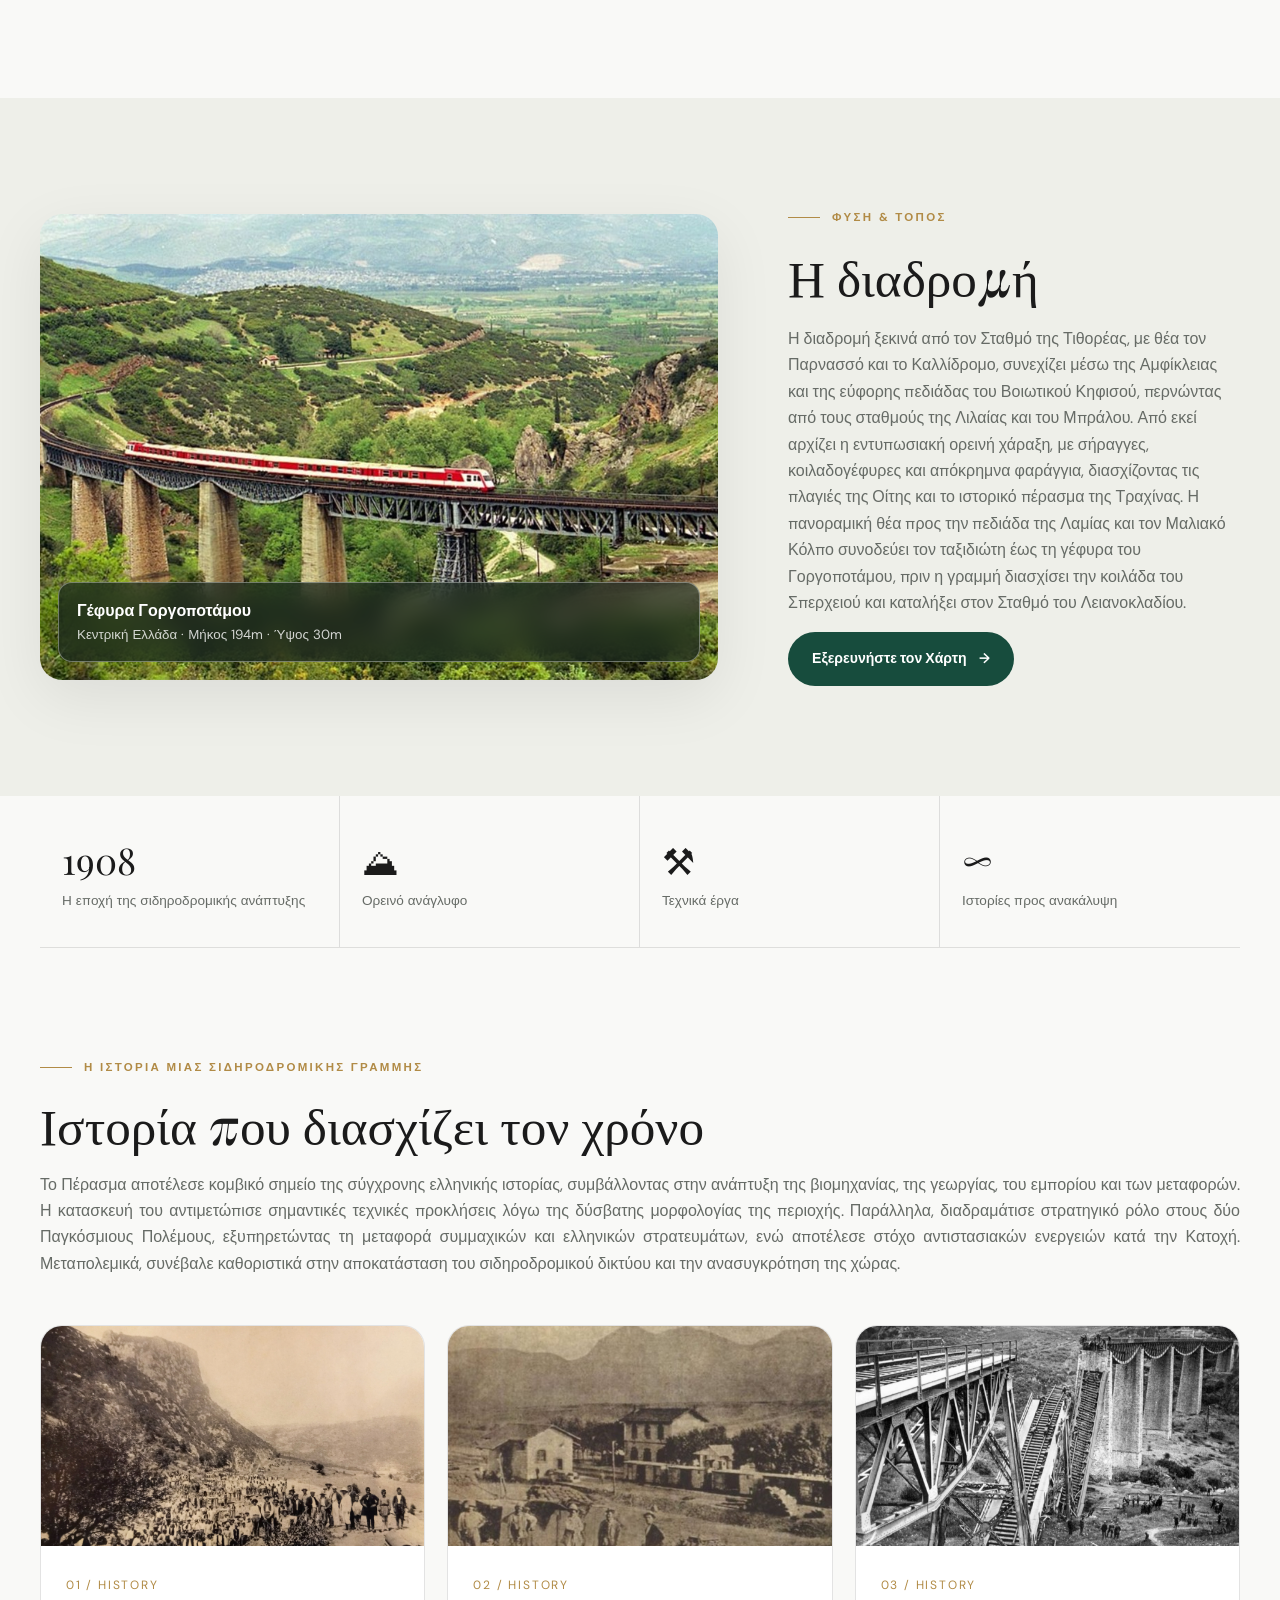
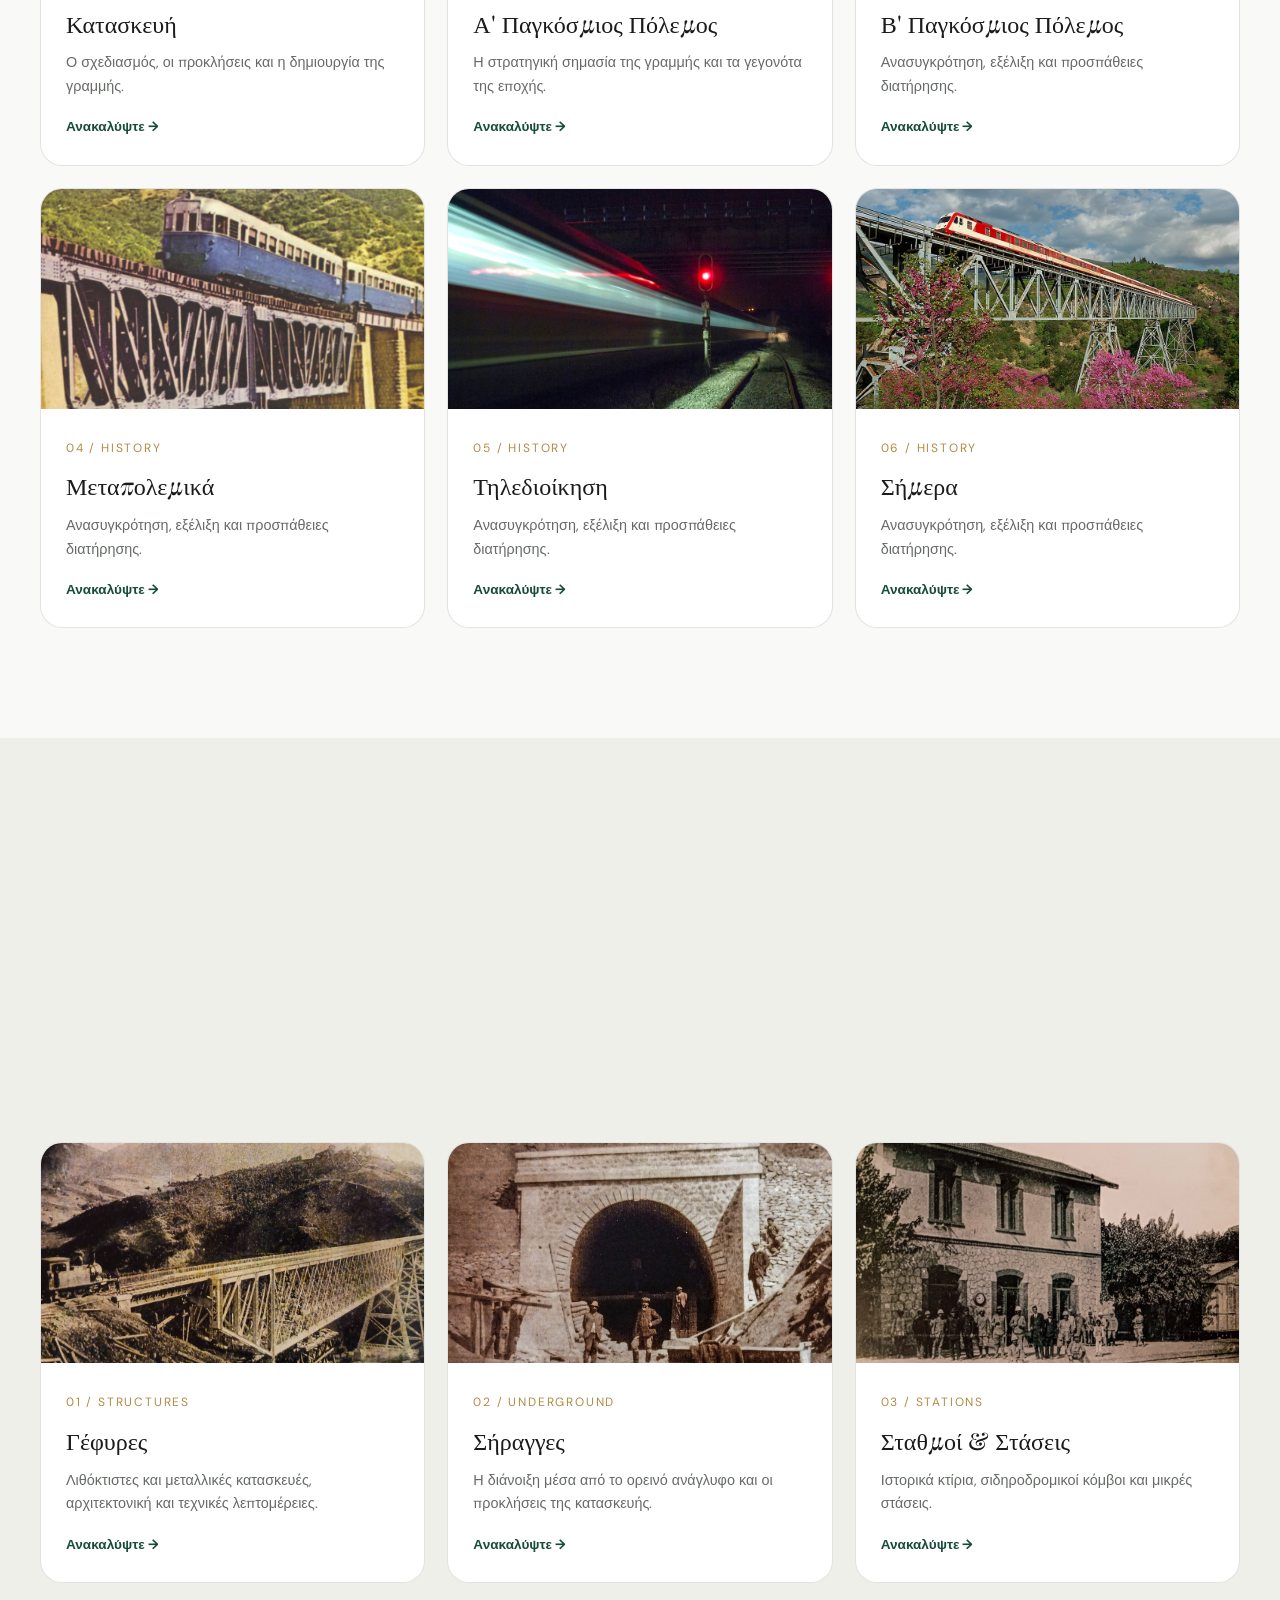
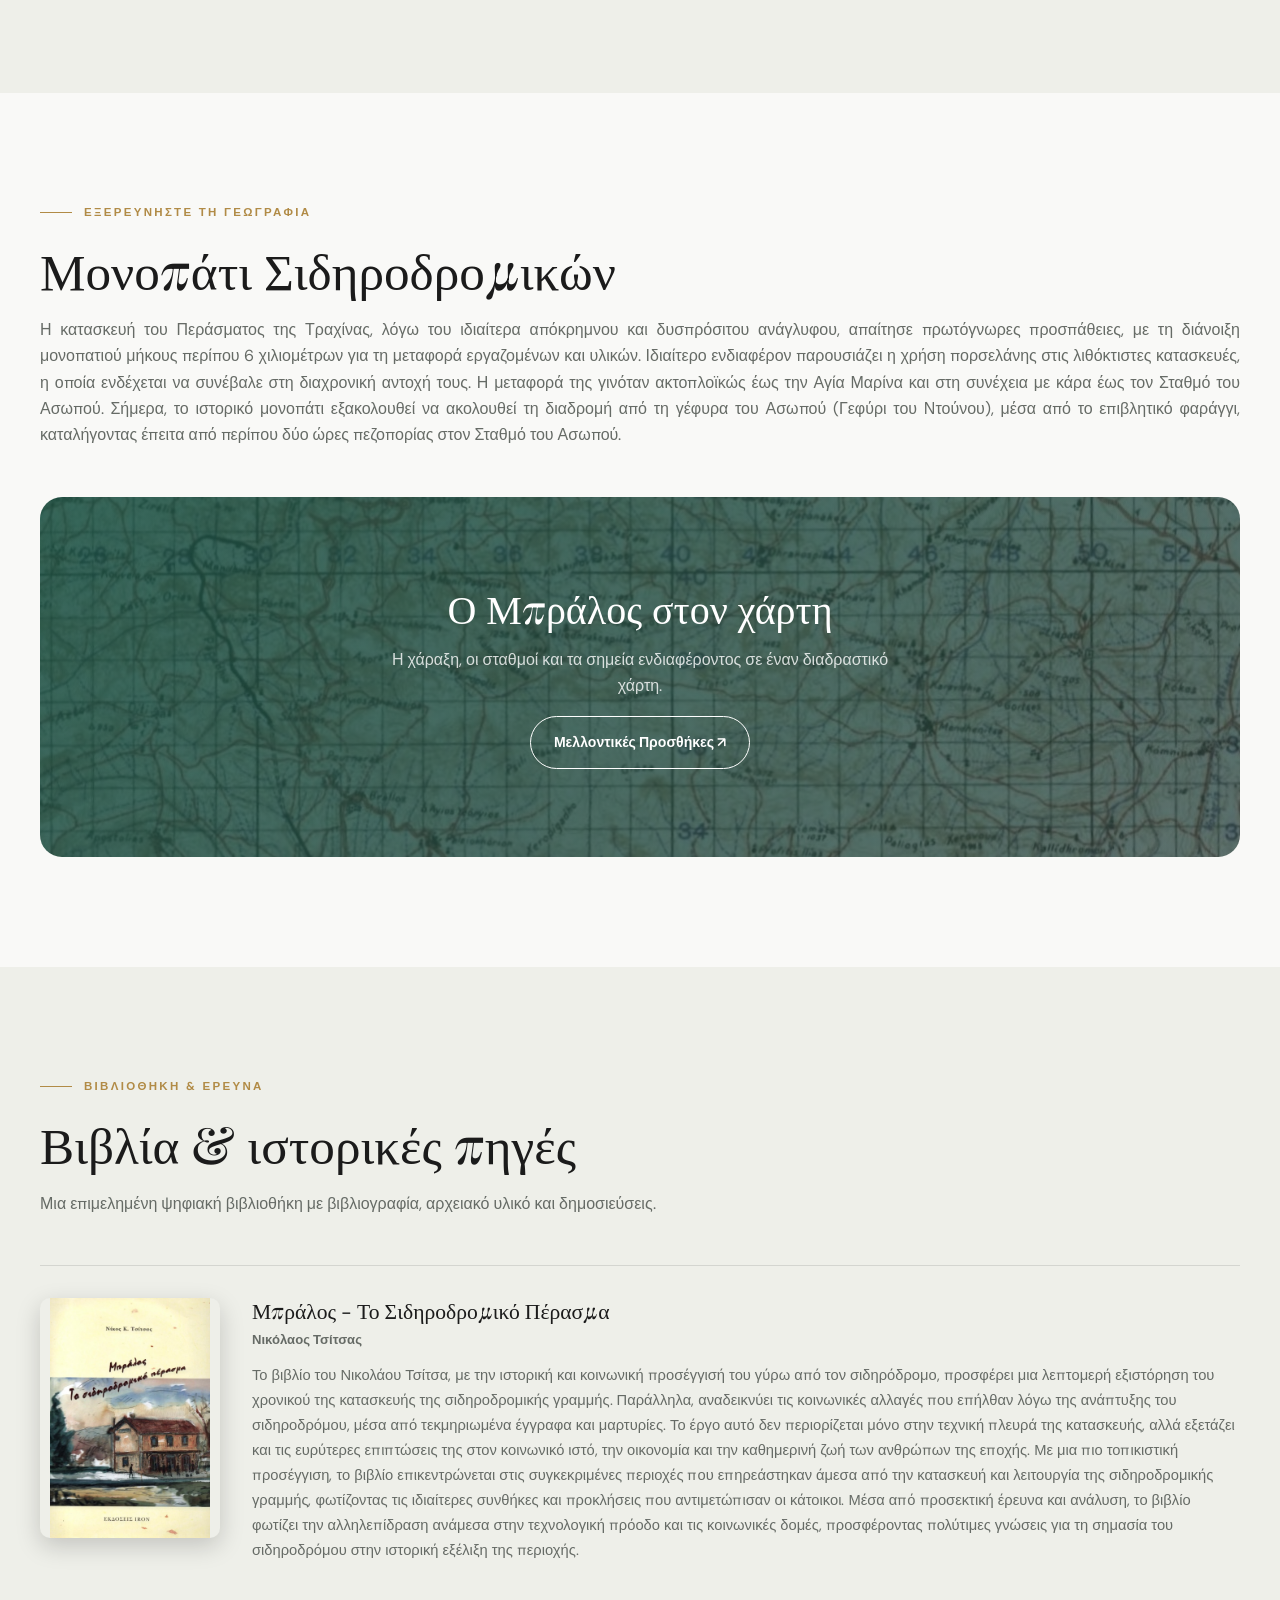
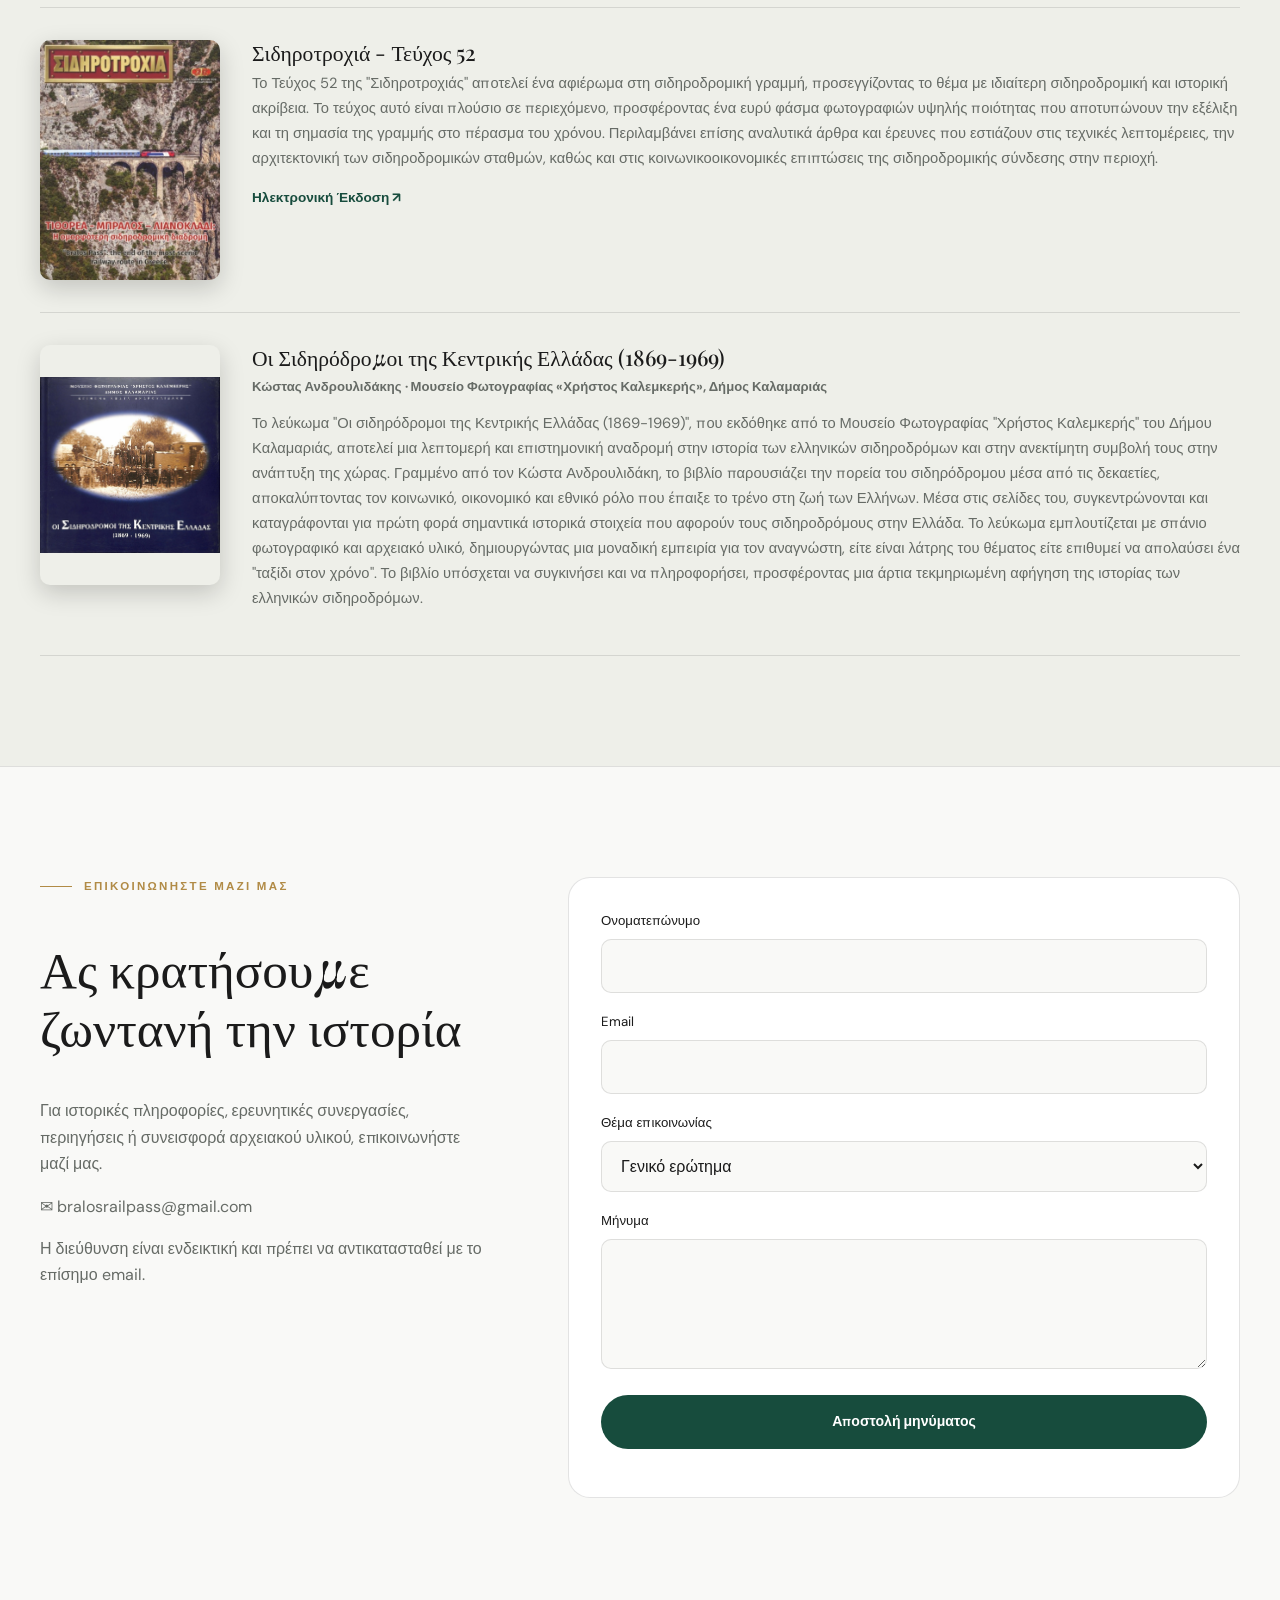
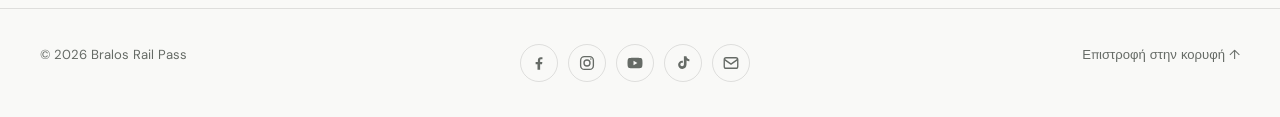
==== commit bb1942cb: "Add files via upload" ====
--- a/index.html
+++ b/index.html
@@ -43,7 +43,7 @@
             <div class="dd">
                 <a href="history.html#/istoria/kataskevii" data-i18n="navConstruction" data-el="Κατασκευή">Κατασκευή</a>
                 <a href="history.html#/istoria/a-pagkosmios" data-i18n="navWW1" data-el="Α' Παγκόσμιος Πόλεμος">Α' Παγκόσμιος Πόλεμος</a>
-                <a href="history.htm#l/istoria/v-pagkosmios" data-i18n="navWW2" data-el="Β' Παγκόσμιος Πόλεμος">Β' Παγκόσμιος Πόλεμος</a>
+                <a href="history.html#/istoria/v-pagkosmios" data-i18n="navWW2" data-el="Β' Παγκόσμιος Πόλεμος">Β' Παγκόσμιος Πόλεμος</a>
                 <a href="history.html#/istoria/metapolemika" data-i18n="navPostWar" data-el="Μεταπολεμικά">Μεταπολεμικά</a>
                 <a href="history.html#/istoria/tilediikisi" data-i18n="navSignalling" data-el="Μεταπολεμικά">Τηλεδιοίκηση</a>
                 <a href="history.html#/istoria/simera" data-i18n="navToday" data-el="Σήμερα">Σήμερα</a>
--- a/style.css
+++ b/style.css
@@ -628,7 +628,7 @@
       .brand-sub {max-width: 120px; font-size: 0.50rem;}
     }
 
-    @media (max-width: 380px) {
+    @media (max-width: 400px) {
       .navbar { width: calc(100%); top: 10px; gap: 2px; }
       .brand-mark { min-width: 20px;}
       .brand-name { max-width: 120px; font-size: 1.00rem;}
